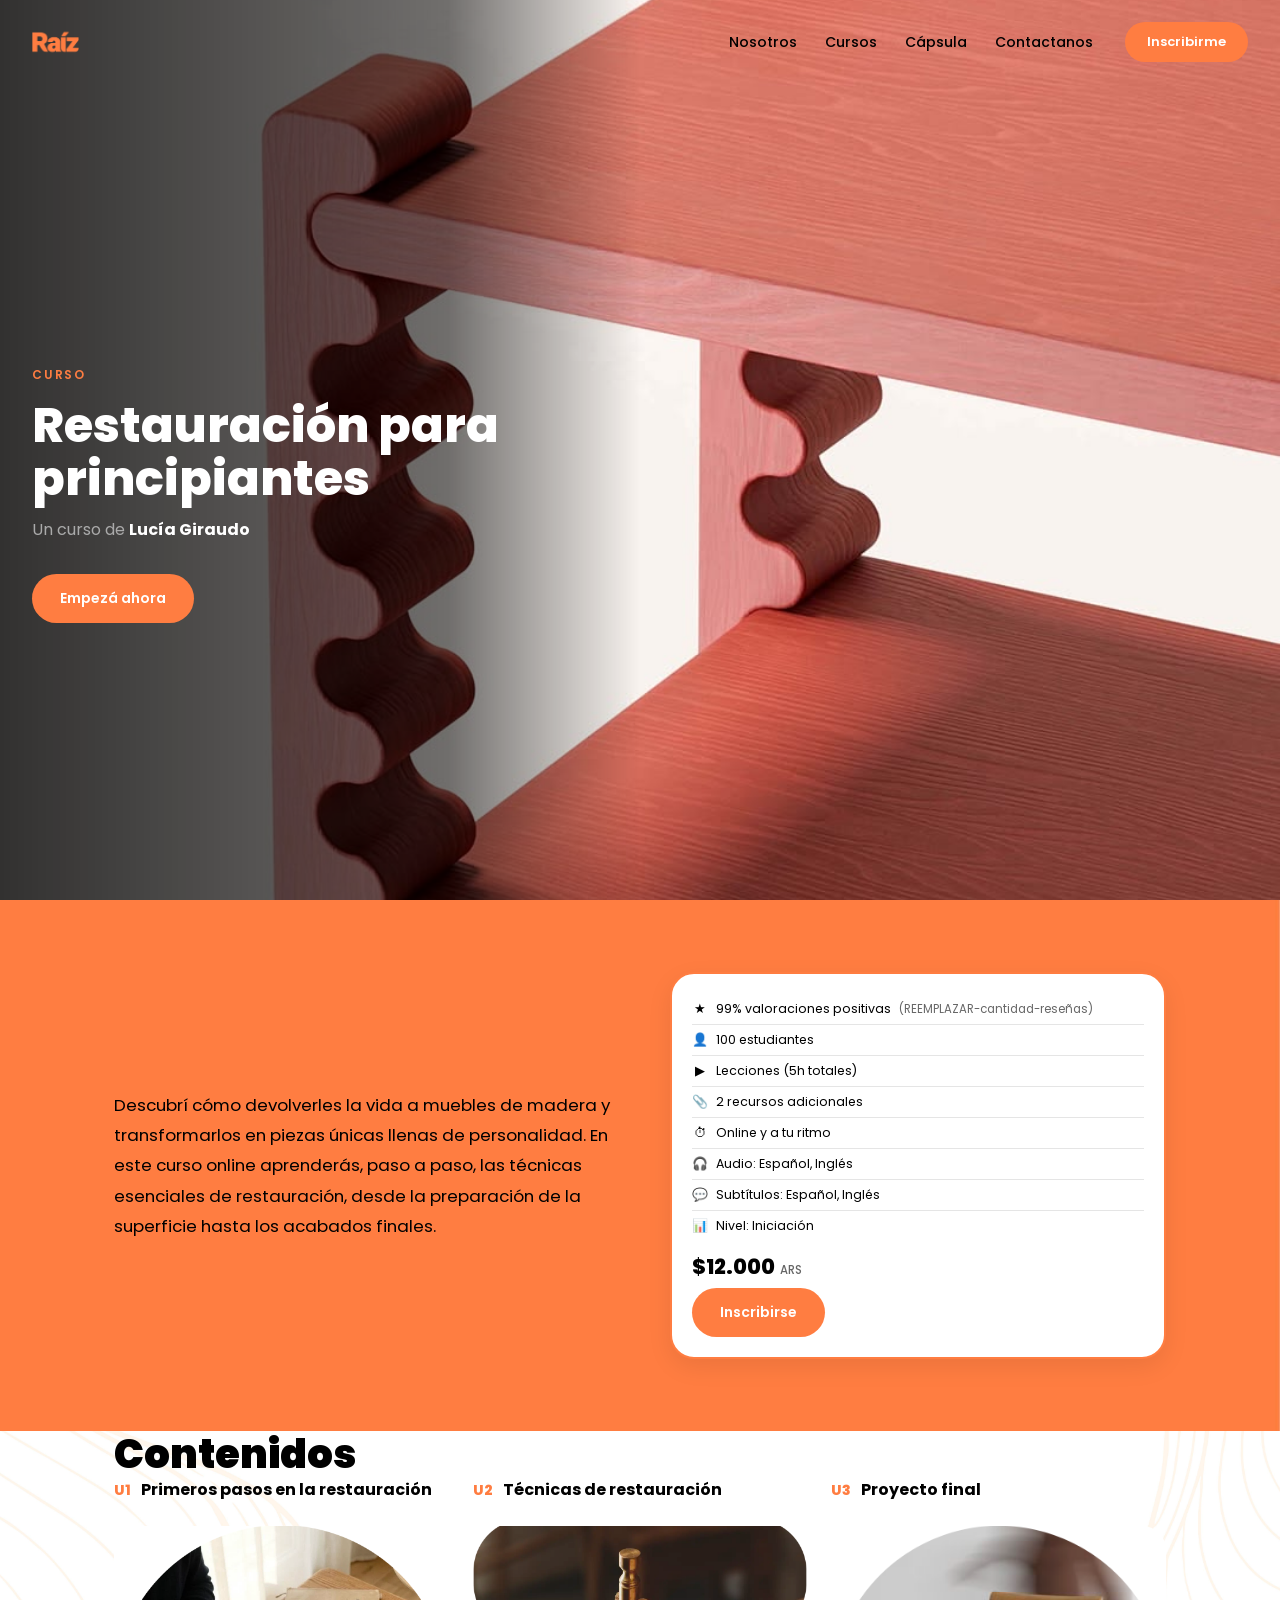
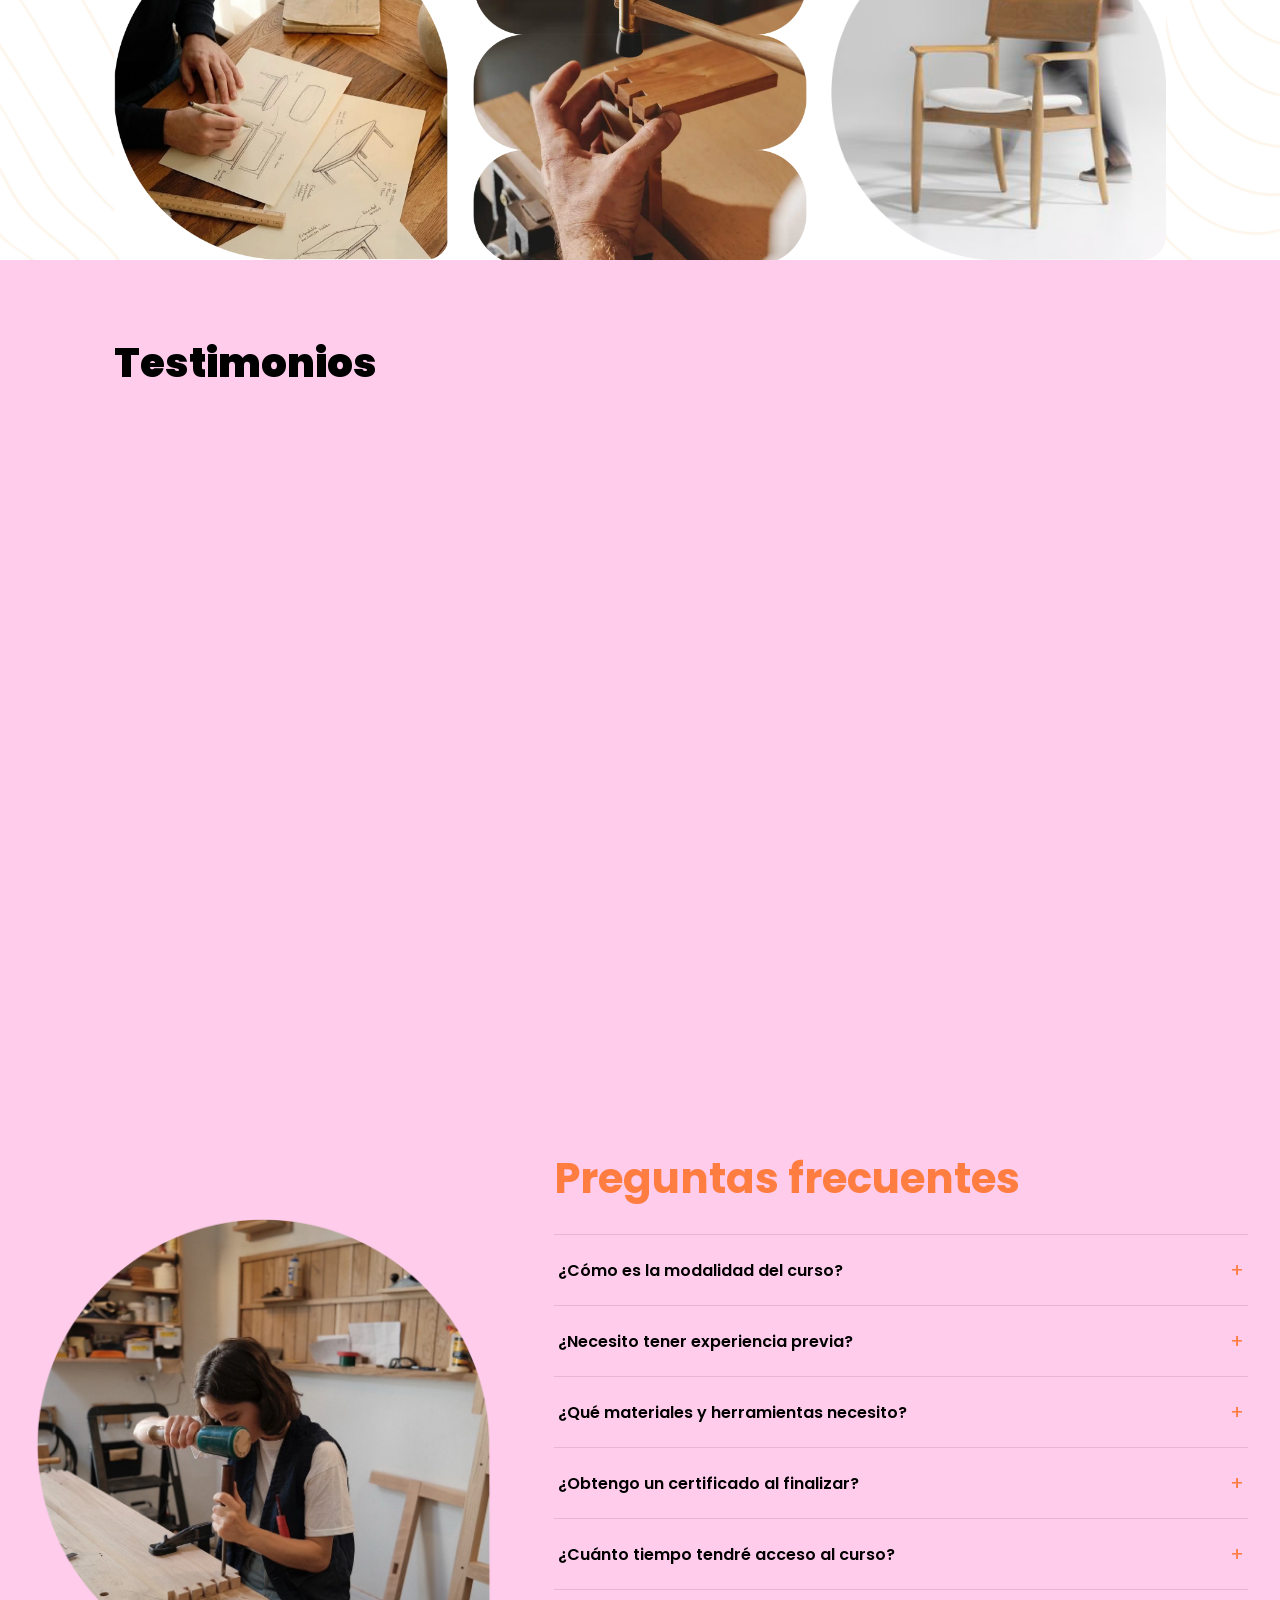
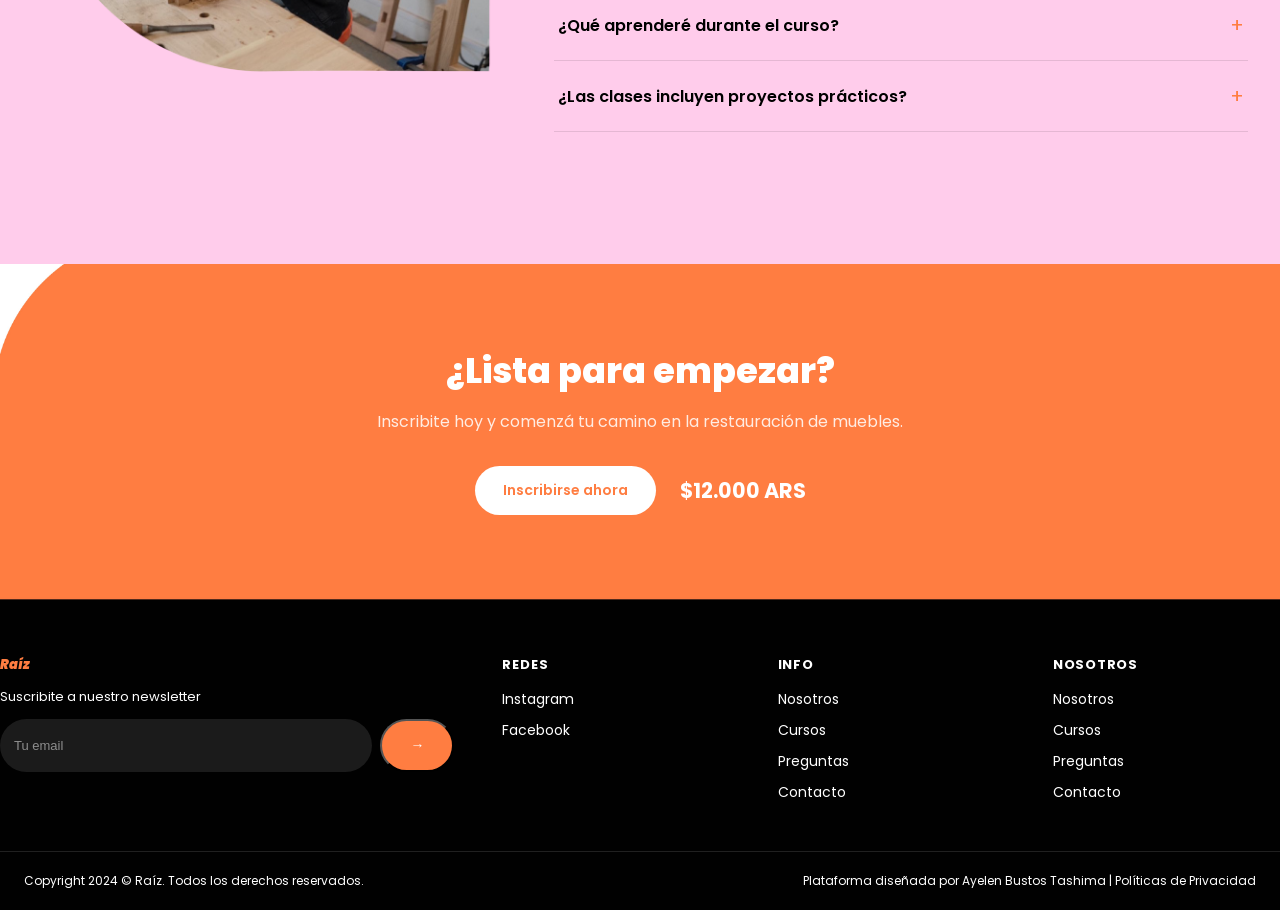
==== curso-principiantes.html @ 02c15fbb "Add files via upload" ====
<!DOCTYPE html>
<html lang="es">
<head>
  <meta charset="UTF-8" />
  <meta name="viewport" content="width=device-width, initial-scale=1.0" />
  <title>Restauración para principiantes – Raíz</title>
  <link rel="preconnect" href="https://fonts.googleapis.com" />
  <link rel="preconnect" href="https://fonts.gstatic.com" crossorigin />
  <link href="https://fonts.googleapis.com/css2?family=Poppins:wght@400;500;600;700;800&display=swap" rel="stylesheet">
  <link rel="stylesheet" href="styles-v2.css" />
  <link rel="stylesheet" href="curso-principiantes.css" />
</head>
<body>

 <!-- ============ HEADER ============ -->
<header class="header" id="header">
  <div class="header__inner">
    <a href="index.html" class="header__logo">
      <img src="assets/logo-23.png" alt="Raíz" class="header__logo-img">
    </a>

    <div class="header__right">
      <nav class="header__nav" id="headerNav">
        <a href="index.html#nosotros" class="header__link">Nosotros</a>
        <a href="index.html#cursos" class="header__link">Cursos</a>
        <a href="index.html#capsula" class="header__link">Cápsula</a>
        <a href="index.html#contacto" class="header__link">Contactanos</a>
      </nav>

      <a href="#inscribirse" class="btn btn--primary header__cta">Inscribirme</a>

      <button class="header__burger" id="headerBurger" aria-label="Abrir menú" aria-expanded="false">
        <span></span>
        <span></span>
        <span></span>
      </button>
    </div>
  </div>
</header>

<!-- Menú mobile (overlay) -->
<div class="mobile-menu" id="mobileMenu">
  <a href="index.html#nosotros" class="mobile-menu__link">Nosotros</a>
  <a href="index.html#cursos" class="mobile-menu__link">Cursos</a>
  <a href="index.html#capsula" class="mobile-menu__link">Cápsula</a>
  <a href="index.html#contacto" class="mobile-menu__link">Contactanos</a>
  <a href="#inscribirse" class="btn btn--primary mobile-menu__cta">Inscribirme</a>
</div>

<!-- ========== HERO ========== -->
  <section class="curso-hero" style="--bg-desktop: url('assets/hero5.jpg'); --bg-mobile: url('assets/hero5.jpg');">
    <div class="curso-hero__inner">
      <div class="curso-hero__text">
        <span class="curso-hero__eyebrow">Curso</span>
        <h1 class="curso-hero__titulo">Restauración para principiantes</h1>
        <p class="curso-hero__docente">Un curso de <strong>Lucía Giraudo</strong></p>
        <div class="curso-hero__cta" id="inscribirse">
         <a href="#" class="btn btn--primary">Empezá ahora</a>
          <div class="curso-hero__precio">
            <span class="precio-monto"></span>
            <span class="precio-moneda"></span>
          </div>
        </div>
      </div>
    </div>
  </section>

 <!-- ========== DESCRIPCIÓN ========== -->
<section class="curso-desc" style="--bg-desktop: url('assets/fondos/nuev-62.jpg'); --bg-mobile: url('assets/fondos/');">
  <div class="curso-desc__inner">
    <div class="curso-desc__texto">
      <p>Descubrí cómo devolverles la vida a muebles de madera y transformarlos en piezas únicas llenas de personalidad. En este curso online aprenderás, paso a paso, las técnicas esenciales de restauración, desde la preparación de la superficie hasta los acabados finales.</p>
      
    </div>

    <div class="curso-desc__card">
      <ul class="curso-card__list">
        <li class="curso-card__item">
          <span class="curso-card__icon">★</span>
          99% valoraciones positivas <span class="curso-card__muted">(REEMPLAZAR-cantidad-reseñas)</span>
        </li>
        <li class="curso-card__item">
          <span class="curso-card__icon">👤</span>
          100 estudiantes
        </li>
        <li class="curso-card__item">
          <span class="curso-card__icon">▶</span>
          Lecciones (5h totales)
        </li>
        <li class="curso-card__item">
          <span class="curso-card__icon">📎</span>
          2 recursos adicionales
        </li>
        <li class="curso-card__item">
          <span class="curso-card__icon">⏱</span>
          Online y a tu ritmo
        </li>
        <li class="curso-card__item">
          <span class="curso-card__icon">🎧</span>
          Audio: Español, Inglés
        </li>
        <li class="curso-card__item">
          <span class="curso-card__icon">💬</span>
          Subtítulos: Español, Inglés
        </li>
        <li class="curso-card__item">
          <span class="curso-card__icon">📊</span>
          Nivel: Iniciación
        </li>
      </ul>

      <div class="curso-card__price">
        <span class="curso-card__monto">$12.000</span>
        <span class="curso-card__moneda">ARS</span>
      </div>

      <a href="#inscribirse" class="btn btn--primary btn--block">Inscribirse</a>
    </div>
  </div>
</section>

 <!-- ========== CONTENIDOS ========== -->
<section class="curso-contenidos" style="--bg-desktop: url('assets/fondos/nuev-63.jpg'); --bg-mobile: url('assets/fondos/nuev-69.jpg');">
  <div class="curso-contenidos__inner">
    <h2 class="section-title">Contenidos</h2>
  
    <div class="contenidos-grid">

      <div class="raices__card">
        <div class="contenido-card__heading">
          <span class="flip-card__num">U1</span>
          <h3 class="raices__card-title">Primeros pasos en la restauración</h3>
        </div>
        <div class="flip-card" tabindex="0" role="button" aria-pressed="false">
          <div class="flip-card__inner">
            <div class="flip-card__front">
              <!-- REEMPLAZAR: foto de la unidad -->
              <img src="assets/nuev-35.png" alt="Primeros pasos en la restauración" class="flip-card__foto" />
            </div>
            <div class="flip-card__back">
              <ul class="video-list">
                <li><span class="video-icon">▶</span> Bienvenida al curso</li>
                <li><span class="video-icon">▶</span> Herramientas y materiales esenciales</li>
                <li><span class="video-icon">▶</span> Tipos de madera y diagnóstico del mueble</li>
                <li><span class="video-icon">▶</span> Preparación y lijado de superficies</li>
              </ul>
            </div>
          </div>
        </div>
      </div>

      <div class="raices__card">
        <div class="contenido-card__heading">
          <span class="flip-card__num">U2</span>
          <h3 class="raices__card-title">Técnicas de restauración</h3>
        </div>
        <div class="flip-card" tabindex="0" role="button" aria-pressed="false">
          <div class="flip-card__inner">
            <div class="flip-card__front">
              <!-- REEMPLAZAR: foto de la unidad -->
              <img src="assets/nuev-34.png" alt="Técnicas de restauración" class="flip-card__foto" />
            </div>
            <div class="flip-card__back">
              <ul class="video-list">
                <li><span class="video-icon">▶</span> Reparación de grietas y uniones</li>
                <li><span class="video-icon">▶</span> Masillado y recuperación de piezas</li>
                <li><span class="video-icon">▶</span> Técnicas de pintura y renovación</li>
                <li><span class="video-icon">▶</span> Acabados y protección de la madera</li>
              </ul>
            </div>
          </div>
        </div>
      </div>

      <div class="raices__card">
        <div class="contenido-card__heading">
          <span class="flip-card__num">U3</span>
          <h3 class="raices__card-title">Proyecto final</h3>
        </div>
        <div class="flip-card" tabindex="0" role="button" aria-pressed="false">
          <div class="flip-card__inner">
            <div class="flip-card__front">
              <!-- REEMPLAZAR: foto de la unidad -->
              <img src="assets/nuev-38.png" alt="Proyecto final" class="flip-card__foto" />
            </div>
            <div class="flip-card__back">
              <ul class="video-list">
                <li><span class="video-icon">▶</span> Restauración completa de un mueble</li>
                <li><span class="video-icon">▶</span> Detalles y terminaciones</li>
                <li><span class="video-icon">▶</span> Consejos para lograr un acabado profesional</li>
                <li><span class="video-icon">▶</span> Cierre del curso y próximos pasos</li>
              </ul>
            </div>
          </div>
        </div>
      </div>

    </div>
  </div>
</section>

<!-- ========== TESTIMONIOS ========== -->
<section class="curso-testimonios" style="--bg-desktop: url('assets/fondos/nuev-64.jpg'); --bg-mobile: url('assets/fondos/nuev-71.jpg');">
  <div class="curso-testimonios__inner">
    <h2 class="section-title">Testimonios</h2>
    <div class="testimonios-stagger">

      <div class="testimonio-card stagger-card">
        <!-- REEMPLAZAR: foto del proyecto del alumno -->
        <div class="testimonio-proyecto">
          <img src="assets/fondosdestop-43.jpg" alt="Proyecto de María G." class="testimonio-proyecto-img" />
        </div>
        <div class="testimonio-contenido">
          <!-- REEMPLAZAR: foto de perfil del alumno -->
          <img src="assets/fondosdestop-38.jpg" alt="María G." class="testimonio-foto" />
          <blockquote>
            "Llegué sin experiencia y terminé restaurando una cómoda antigua que tenía guardada mi familia desde hace años. Las clases son claras y el acompañamiento es excelente."
          </blockquote>
          <cite>María G.<br><span>Alumna de Restauración Básica</span></cite>
        </div>
      </div>

      <div class="testimonio-card stagger-card">
        <!-- REEMPLAZAR: foto del proyecto del alumno -->
        <div class="testimonio-proyecto">
          <img src="assets/fondosdestop-44.jpg" alt="Proyecto de Javier R." class="testimonio-proyecto-img" />
        </div>
        <div class="testimonio-contenido">
          <!-- REEMPLAZAR: foto de perfil del alumno -->
          <img src="assets/fondosdestop-36.jpg" alt="Javier R." class="testimonio-foto" />
          <blockquote>
            "Lo que más me gustó fue aprender técnicas profesionales que realmente se usan en el oficio. Hoy realizo trabajos por encargo gracias a lo aprendido en el curso."
          </blockquote>
          <cite>Javier R.<br><span>Alumno de Restauración Avanzada</span></cite>
        </div>
      </div>

      <div class="testimonio-card stagger-card">
        <!-- REEMPLAZAR: foto del proyecto del alumno -->
        <div class="testimonio-proyecto">
          <img src="assets/fondosdestop-42.jpg" alt="Proyecto de Lucía M." class="testimonio-proyecto-img" />
        </div>
        <div class="testimonio-contenido">
          <!-- REEMPLAZAR: foto de perfil del alumno -->
          <img src="assets/fondosdestop-37.jpg" alt="Lucía M." class="testimonio-foto" />
          <blockquote>
            "Las explicaciones paso a paso y las prácticas me dieron mucha confianza. Recomiendo el curso a cualquiera que quiera iniciarse en la restauración."
          </blockquote>
          <cite>Lucía M.<br><span>Alumna</span></cite>
        </div>
      </div>

    </div>
    
  </div>
</section>

  <!-- ========== FAQ ========== -->
  <section class="faq" id="faq" style="--bg-desktop: url('assets/fondos/nuev-65.jpg'); --bg-mobile: url('assets/fondos/nuev-70.jpg');">
    <div class="faq__inner">

      <div class="faq__image-wrap">
        <!-- REEMPLAZAR: imagen por defecto -->
        <img src="assets/nuev-32.png" alt="Preguntas frecuentes" class="faq__image" id="faqImage">
      </div>

      <div class="faq__content">
        <h2 class="faq__title">Preguntas frecuentes</h2>

        <div class="accordion" id="accordionFaq">

          <div class="accordion__item" data-image="assets/nuev-28.png">
            <button class="accordion__header" aria-expanded="false">
              <span>¿Cómo es la modalidad del curso?</span>
              <span class="accordion__icon">+</span>
            </button>
            <div class="accordion__panel">
              <div class="accordion__panel-inner">
                <p>El curso es 100% online y está compuesto por clases grabadas que podés ver a tu ritmo, desde cualquier dispositivo y en el momento que te resulte más cómodo.</p>
              </div>
            </div>
          </div>

          <div class="accordion__item" data-image="assets/nuev-30.png">
            <button class="accordion__header" aria-expanded="false">
              <span>¿Necesito tener experiencia previa?</span>
              <span class="accordion__icon">+</span>
            </button>
            <div class="accordion__panel">
              <div class="accordion__panel-inner">
                <p>No. El curso está diseñado tanto para principiantes como para personas con conocimientos previos que quieran perfeccionar sus técnicas de restauración.</p>
              </div>
            </div>
          </div>

          <div class="accordion__item" data-image="assets/nuev-29.png">
            <button class="accordion__header" aria-expanded="false">
              <span>¿Qué materiales y herramientas necesito?</span>
              <span class="accordion__icon">+</span>
            </button>
            <div class="accordion__panel">
              <div class="accordion__panel-inner">
                <p>Al comenzar el curso recibirás una lista detallada de materiales y herramientas recomendadas. Muchas de las prácticas pueden realizarse con elementos básicos y de fácil acceso.</p>
              </div>
            </div>
          </div>

          <div class="accordion__item" data-image="assets/nuev-27.png">
            <button class="accordion__header" aria-expanded="false">
              <span>¿Obtengo un certificado al finalizar?</span>
              <span class="accordion__icon">+</span>
            </button>
            <div class="accordion__panel">
              <div class="accordion__panel-inner">
                <p>Sí. Al completar todas las lecciones y actividades del curso recibirás un certificado digital que acredita tu participación y los conocimientos adquiridos.</p>
              </div>
            </div>
          </div>

          <div class="accordion__item" data-image="assets/nuev-32.png">
            <button class="accordion__header" aria-expanded="false">
              <span>¿Cuánto tiempo tendré acceso al curso?</span>
              <span class="accordion__icon">+</span>
            </button>
            <div class="accordion__panel">
              <div class="accordion__panel-inner">
                <p>Una vez inscripto, tendrás acceso al contenido para que puedas avanzar a tu propio ritmo y volver a consultar las clases cuando lo necesites.</p>
              </div>
            </div>
          </div>

          <div class="accordion__item" data-image="assets/nuev-31.png">
            <button class="accordion__header" aria-expanded="false">
              <span>¿Qué aprenderé durante el curso?</span>
              <span class="accordion__icon">+</span>
            </button>
            <div class="accordion__panel">
              <div class="accordion__panel-inner">
                <p>Aprenderás a evaluar el estado de un mueble, reparar daños, preparar superficies, aplicar técnicas de restauración, pintura y acabados para devolverle vida a piezas de madera.</p>
              </div>
            </div>
          </div>

          

          <div class="accordion__item" data-image="assets/nuev-28.png">
            <button class="accordion__header" aria-expanded="false">
              <span>¿Las clases incluyen proyectos prácticos?</span>
              <span class="accordion__icon">+</span>
            </button>
            <div class="accordion__panel">
              <div class="accordion__panel-inner">
                <p>Sí. A lo largo del curso trabajarás sobre ejemplos y proyectos reales para poner en práctica cada técnica y ganar confianza en el proceso de restauración.</p>
              </div>
            </div>
          </div>

        </div>
      </div>

    </div>
  </section>

  <!-- ========== CTA FINAL ========== -->
<!-- REEMPLAZAR: imagen de fondo de la sección -->
<section class="curso-cta-final" style="--bg-desktop: url('assets/fondos/nuev-67.jpg'); --bg-mobile: url('assets/fondos/nuev-72.jpg');">
  <div class="curso-cta-final__inner">
    <h2>¿Lista para empezar?</h2>
    <p>Inscribite hoy y comenzá tu camino en la restauración de muebles.</p>
    <div class="curso-cta-final__acciones">
      <a href="#" class="btn btn--primary">Inscribirse ahora</a>
      <span class="precio-monto-final">$12.000 ARS</span>
    </div>
  </div>
</section>

  <!-- FOOTER -->
  <footer class="curso-footer" style="--bg-desktop: url('assets/fondos/nuev-68.jpg'); --bg-mobile: url('assets/fondos/nuev-73.jpg');">
    <div class="container curso-footer__grid">
      <div class="curso-footer__brand">
        <p class="curso-footer__logo">Raíz</p>
        <p>Suscribite a nuestro newsletter</p>
        <div class="curso-footer__newsletter">
          <input type="email" placeholder="Tu email" />
          <button class="btn btn--primary btn--sm">→</button>
        </div>
        
      </div>
      <div class="curso-footer__col">
        <h5>Redes</h5>
        <a href="#">Instagram</a>
        <a href="#">Facebook</a>
      </div>
      <div class="curso-footer__col">
        <h5>Info</h5>
        <a href="#">Nosotros</a>
        <a href="#">Cursos</a>
        <a href="#">Preguntas</a>
        <a href="#">Contacto</a>
      </div>
      <div class="curso-footer__col">
        <h5>Nosotros</h5>
        <a href="#">Nosotros</a>
        <a href="#">Cursos</a>
        <a href="#">Preguntas</a>
        <a href="#">Contacto</a>
      </div>
    </div>
    <div class="curso-footer__bottom container">
      <p>Copyright 2024 © Raíz. Todos los derechos reservados.</p>
      <p>Plataforma diseñada por Ayelen Bustos Tashima | Políticas de Privacidad</p>
    </div>
  </footer>


  <script src="script.js"></script>
  <script src="curso-principiantes.js"></script>

</body>
</html>
---- styles-v2.css ----
/* ==========================================================================
   RAÍZ V2 — VARIABLES GLOBALES
   ========================================================================== */
:root {
  --amarillo: #ffea71;
  --rosa: #ffccea;
  --naranja: #ff7d41;
  --negro: #000000;
  --blanco: #ffffff;

  --font-principal: 'Poppins', sans-serif;

  --radius: 24px;
  --radius-sm: 14px;

  --header-height: 84px;
}

* {
  margin: 0;
  padding: 0;
  box-sizing: border-box;
}

html {
  scroll-behavior: smooth;
}

body {
  font-family: var(--font-principal);
  color: var(--negro);
  background: var(--blanco);
  overflow-x: hidden;
}

a {
  text-decoration: none;
  color: inherit;
}

img {
  max-width: 100%;
  display: block;
}

/* ==========================================================================
   BOTONES
   ========================================================================== */
.btn {
  display: inline-block;
  font-family: var(--font-principal);
  font-weight: 600;
  font-size: 14px;
  padding: 14px 28px;
  border-radius: 50px;
  transition: transform 0.25s ease, box-shadow 0.25s ease;
}

.btn--primary {
  background: var(--naranja);
  color: var(--blanco);
}

.btn--primary:hover {
  transform: translateY(-3px);
  box-shadow: 0 10px 20px rgba(255, 125, 65, 0.35);
}

.btn--dark {
  background: var(--negro);
  color: var(--blanco);
}

.btn--dark:hover {
  transform: translateY(-3px);
  box-shadow: 0 10px 20px rgba(0, 0, 0, 0.3);
}

/* ==========================================================================
   HEADER
   ========================================================================== */
.header {
  position: fixed;
  top: 0;
  left: 0;
  width: 100%;
  height: var(--header-height);
  z-index: 1000;
  background: transparent;
  transition: background 0.3s ease, box-shadow 0.3s ease;
}

/* Estado al hacer scroll: agregado por JS con la clase .header--scrolled */
.header--scrolled {
  background: var(--blanco);
  box-shadow: 0 4px 20px rgba(0, 0, 0, 0.08);
}

.header__inner {
  max-width: 1280px;
  height: 100%;
  margin: 0 auto;
  padding: 0 32px;
  display: flex;
  align-items: center;
  justify-content: space-between;
  gap: 24px;
}

.header__logo {
  display: flex;
  align-items: center;
}

.header__logo-img {
  height: 40px;
  width: auto;
}

/* Agrupa nav + botón + hamburguesa del lado derecho del header */
.header__right {
  display: flex;
  align-items: center;
  gap: 32px;
}

.header__nav {
  display: flex;
  gap: 28px;
}

.header__link {
  font-size: 14px;
  font-weight: 500;
  color: var(--negro);
  position: relative;
}

.header__link::after {
  content: '';
  position: absolute;
  left: 0;
  bottom: -6px;
  width: 0%;
  height: 2px;
  background: var(--naranja);
  transition: width 0.25s ease;
}

.header__link:hover::after {
  width: 100%;
}

.header__cta {
  padding: 10px 22px;
  font-size: 13px;
}

.header__burger {
  display: none;
  flex-direction: column;
  justify-content: center;
  gap: 5px;
  width: 32px;
  height: 32px;
  background: none;
  border: none;
  cursor: pointer;
  z-index: 1100;
}

.header__burger span {
  width: 100%;
  height: 2px;
  background: var(--negro);
  transition: transform 0.25s ease, opacity 0.25s ease;
}

/* Cuando el menú mobile está abierto, transformamos el ícono en una X */
.header__burger--active span:nth-child(1) {
  transform: translateY(7px) rotate(45deg);
}
.header__burger--active span:nth-child(2) {
  opacity: 0;
}
.header__burger--active span:nth-child(3) {
  transform: translateY(-7px) rotate(-45deg);
}

/* ==========================================================================
   MENÚ MOBILE (overlay)
   ========================================================================== */
.mobile-menu {
  position: fixed;
  top: 0;
  right: 0;
  height: 100vh;
  width: 100%;
  max-width: 340px;
  background: var(--blanco);
  z-index: 1050;
  display: flex;
  flex-direction: column;
  justify-content: center;
  gap: 28px;
  padding: 32px;
  transform: translateX(100%);
  transition: transform 0.35s ease;
}

.mobile-menu--active {
  transform: translateX(0);
}

.mobile-menu__link {
  font-size: 20px;
  font-weight: 600;
  color: var(--negro);
}

.mobile-menu__cta {
  align-self: flex-start;
  margin-top: 12px;
}

/* ==========================================================================
   HERO
   ========================================================================== */
.hero {
  position: relative;
  min-height: 100vh;
  width: 100%;
  background-image: var(--bg-desktop);
  background-size: cover;
  background-position: center;
  background-repeat: no-repeat;
  display: flex;
  align-items: center;
}

@media (max-width: 768px) {
  .hero {
    background-image: var(--bg-mobile);
    min-height: 90vh;
  }
}

.hero__content {
  max-width: 1280px;
  width: 100%;
  margin: 0 auto;
  padding: 0 32px;
  padding-top: var(--header-height);
  display: flex;
  flex-direction: column;
  gap: 20px;
  transform: translateY(-100px); /* Ajusta este valor */
}

.hero__title {
  font-size: clamp(38px, 6vw, 72px);
  font-weight: 700;
  line-height: 1.1;
 
}

.hero__word--accent {
  color: var(--naranja);
}

.hero__word--base {
  /* Sin overlay: usamos text-shadow para asegurar contraste sobre la foto.
     Si la imagen final es clara, cambiar --hero-text a var(--negro). */
  color: var(--hero-text, var(--blanco));
}

.hero__title--right {
  align-self: flex-end;
  text-align: right;
}

.hero__cta {
  align-self: flex-start;
  margin-top: 12px;
}

@media (max-width:768px){

  .hero__cta{
      margin-top: 140px;
  }

}

/* Estados iniciales para la animación de entrada (controlada por JS) */
[data-anim] {
  opacity: 0;
}

[data-anim="left"] {
  transform: translateX(-60px);
}

[data-anim="right"] {
  transform: translateX(60px);
}

[data-anim="fade"] {
  transform: translateY(20px);
}

[data-anim].is-visible {
  opacity: 1;
  transform: translate(0, 0);
  transition: opacity 0.8s ease, transform 0.8s ease;
}

/* ==========================================================================
   ANIMACIÓN AL SCROLL (secciones genéricas)
   ========================================================================== */
[data-scroll-anim] {
  opacity: 0;
  transform: translateY(40px);
  transition: opacity 0.8s ease, transform 0.8s ease;
}

[data-scroll-anim].is-visible {
  opacity: 1;
  transform: translateY(0);
}

/* ==========================================================================
   NOSOTROS
   ========================================================================== */
.nosotros {
  padding: 100px 32px;

  background-image: var(--bg-desktop);
  background-size: cover;
  background-position: center;
  background-repeat: no-repeat;
}

@media (max-width: 768px) {

  .nosotros {
    background-image: var(--bg-mobile);
  }

}

.nosotros__inner {
  
  display: grid;
  grid-template-columns: 1.1fr 0.9fr;
  gap: 60px;
  align-items: start;
}

.nosotros__inner {
  display: grid;
  grid-template-columns: 1.1fr 0.9fr;
  gap: 60px;
  align-items: start;
}

.nosotros__label {
  display: block;
  font-size: 13px;
  font-weight: 600;
  letter-spacing: 0.5px;
  text-transform: uppercase;
  color: rgba(0, 0, 0, 0.5);
  margin-bottom: 10px;
}

.nosotros__title {
  font-size: clamp(28px, 4vw, 42px);
  font-weight: 700;
  color: var(--naranja);
  margin-bottom: 16px;
}

.nosotros__desc {
  font-size: 15px;
  line-height: 1.6;
  color: #4a4a4a;
  margin-bottom: 32px;
  max-width: 480px;
}

/* --- Acordeón --- */
.accordion__item {
  border-bottom: 1px solid rgba(0, 0, 0, 0.1);
}

.accordion__item:first-child {
  border-top: 1px solid rgba(0, 0, 0, 0.1);
}

.accordion__header {
  width: 100%;
  background: none;
  border: none;
  cursor: pointer;
  font-family: var(--font-principal);
  font-size: 16px;
  font-weight: 600;
  color: var(--negro);
  padding: 20px 4px;
  display: flex;
  align-items: center;
  justify-content: space-between;
}

.accordion__icon {
  font-size: 20px;
  font-weight: 400;
  color: var(--naranja);
  transition: transform 0.3s ease;
}

.accordion__item--active .accordion__icon {
  transform: rotate(45deg);
}

.accordion__panel {
  max-height: 0;
  overflow: hidden;
  transition: max-height 0.35s ease;
}

.accordion__panel-inner {
  padding: 0 4px 20px;
  font-size: 14px;
  line-height: 1.6;
  color: #4a4a4a;
}

/* --- Imagen dinámica --- */
.nosotros__image-wrap {
  border-radius: var(--radius);
  overflow: hidden;
  aspect-ratio: 4 / 5;
}

.nosotros__image {
  width: 100%;
  height: 100%;
  object-fit: cover;
  transition: opacity 0.35s ease;
}

.nosotros__image--fading {
  opacity: 0;
}

/* ==========================================================================
   FRANJA DE NÚMEROS
   ========================================================================== */
.stats {
  position: relative;
  background-image:
    linear-gradient(0deg, rgba(255, 125, 65, 0.82), rgba(255, 125, 65, 0.82)),
    var(--bg-desktop);
  background-size: cover;
  background-position: center;
  background-repeat: no-repeat;
  padding: 60px 32px;
}

@media (max-width: 768px) {
  .stats {
    background-image:
      linear-gradient(0deg, rgba(255, 125, 65, 0.82), rgba(255, 125, 65, 0.82)),
      var(--bg-mobile);
  }
}

.stats__inner {
  max-width: 1280px;
  margin: 0 auto;
  display: grid;
  grid-template-columns: repeat(3, 1fr);
  text-align: center;
}

.stats__number {
  display: block;
  font-size: clamp(32px, 5vw, 48px);
  font-weight: 700;
  color: var(--blanco);
}

.stats__label {
  font-size: 14px;
  font-weight: 500;
  color: rgba(0, 0, 0, 0.6);
}

/* ==========================================================================
   VOLVER A LAS RAÍCES (cards con flip, formas orgánicas)
   ========================================================================== */
.raices {
  position: relative;
  z-index: 2;
  background: var(--blanco);
  padding: 100px 32px;
  background-image: var(--bg-desktop);
  background-size: cover;
  background-position: center;
  background-repeat: no-repeat;
}

.raices__inner {
  max-width: 1280px;
  margin: 0 auto;
}

@media (max-width: 768px) {
  .raices {
    background-image: var(--bg-mobile);
  }
}

.raices__card-title {
  font-size: 16px;
  font-weight: 700;
  color: var(--negro);
  text-align: left;
  margin-bottom: 12px;
}

.raices__title {
  font-size: clamp(28px, 4vw, 42px);
  font-weight: 700;
  color: var(--naranja);
  margin-bottom: 12px;
}

.raices__desc {
  font-size: 15px;
  color: #4a4a4a;
  margin-bottom: 8px;
}

.raices__more {
  display: inline-block;
  font-size: 14px;
  font-weight: 600;
  color: var(--naranja);
  margin-bottom: 48px;
}

.flip-grid {
  display: grid;
  grid-template-columns: repeat(3, 1fr);
  gap: 32px;
  align-items: center;
}

/* --- Estructura base de cada card con flip (ahora cuadrada) --- */
.flip-card {
  aspect-ratio: 1 / 1;
  cursor: pointer;
  perspective: 1200px;
  transition: transform 0.35s ease;
}

.flip-card:hover {
  transform: translateY(-10px);
}

.flip-card__inner {
  position: relative;
  width: 100%;
  height: 100%;
  transition: transform 0.6s ease;
  transform-style: preserve-3d;
}

.flip-card--flipped .flip-card__inner {
  transform: rotateY(180deg);
}

.flip-card__face {
  position: absolute;
  inset: 0;
  backface-visibility: hidden;
  overflow: hidden;
  border-radius: 0;
}



.flip-card__face--front {
  background: var(--blanco);
  display: flex;
  align-items: flex-end;
}

.flip-card__face--back {
  transform: rotateY(180deg);
  display: flex;
  align-items: center;
  justify-content: center;
  padding: 24px;
  text-align: center;
}

.flip-card__img {
  position: absolute;
  inset: 0;
  width: 100%;
  height: 100%;
  object-fit: cover;
  z-index: 0;
}



/* Texto del reverso: sin degradado ni sombra, directo sobre la foto */
.flip-card__back-text {
  position: relative;
  z-index: 1;
  color: var(--negro);
  font-size: 14px;
  line-height: 1.6;
}
/* ==========================================================================
   NO APRENDÉS SOLO, APRENDÉS ACOMPAÑADO
   ========================================================================== */
.acompanado {
  padding: 60px 32px 100px;
  background-image: var(--bg-desktop);
  background-size: cover;
  background-position: center;
  background-repeat: no-repeat;
  /* sin max-width acá */
}

.acompanado__inner {
  max-width: 1280px;
  margin: 0 auto;
}

@media (max-width: 768px) {
  .acompanado {
    background-image: var(--bg-mobile);
  }
}

.acompanado__title {
  font-size: clamp(28px, 4vw, 42px);
  font-weight: 700;
  color: var(--naranja);
  margin-bottom: 16px;
}

.acompanado__desc {
  font-size: 15px;
  color: #4a4a4a;
  max-width: 560px;
  margin-bottom: 40px;
}

.acompanado__video-wrap {
  width: 100%;
  max-width: 600px;
  margin: 0 auto;
  background: var(--negro);
  border-radius: var(--radius);
  overflow: hidden;
}

.acompanado__video {
  display: block;
  width: 100%;
  aspect-ratio: 16 / 9;
  /* object-fit: contain para que el video horizontal se vea completo, sin recortes */
  object-fit: contain;
  background: var(--negro);
}

/* ==========================================================================
   ANTES Y DESPUÉS
   ========================================================================== */
.ba {
  background-image: var(--bg-desktop);
  background-size: cover;
  background-position: center;
  background-repeat: no-repeat;
  padding: 100px 32px;
}
 
@media (max-width: 768px) {
  .ba {
    background-image: var(--bg-mobile);
  }
}
 
.ba__inner {
  max-width: 1280px;
  margin: 0 auto;
  display: grid;
  grid-template-columns: 0.9fr 1.1fr;
  gap: 60px;
  align-items: center;
}
 
.ba__title {
  font-size: clamp(28px, 4vw, 42px);
  font-weight: 700;
  color: var(--naranja);
  text-shadow: 0 2px 12px rgba(255, 255, 255, 0.4);
  margin-bottom: 16px;
}
 
.ba__desc {
  font-size: 15px;
  line-height: 1.6;
  color: #333;
  margin-bottom: 28px;
  max-width: 420px;
}
 
/* --- Slider de comparación --- */
.ba-slider {
  position: relative;
  width: 100%;
  aspect-ratio: 4 / 3;
  border-radius: var(--radius);
  overflow: hidden;
  user-select: none;
  cursor: ew-resize;
}
 
.ba-slider__img {
  position: absolute;
  inset: 0;
  width: 100%;
  height: 100%;
  object-fit: cover;
  pointer-events: none;
}
 
/* La imagen "antes" se recorta con clip-path (sin wrapper, sin deformación) */
.ba-slider__img--before {
  clip-path: inset(0 40% 0 0); /* posición inicial: barra al 60% */
}
 
.ba-slider__handle {
  position: absolute;
  top: 0;
  bottom: 0;
  left: 60%; /* debe coincidir con el clip-path inicial de arriba */
  width: 3px;
  background: var(--blanco);
  transform: translateX(-50%);
  display: flex;
  align-items: center;
  justify-content: center;
  cursor: ew-resize;
}
 
.ba-slider__handle-icon {
  width: 36px;
  height: 36px;
  border-radius: 50%;
  background: var(--blanco);
  box-shadow: 0 6px 16px rgba(0, 0, 0, 0.25);
  display: flex;
  align-items: center;
  justify-content: center;
  font-size: 14px;
  color: var(--negro);
}

/* ==========================================================================
   CURSOS
   ========================================================================== */
.cursos {
  padding: 100px 32px;

  background-image: var(--bg-desktop);
  background-position: top center;
  background-size: cover;
  background-repeat: no-repeat;
}

@media (max-width: 768px) {

  .cursos {
    background-image: var(--bg-mobile);
  }

}

.cursos__inner {
  max-width: 1280px;
  margin: 0 auto;
  text-align: left;
}

.cursos__label {
  display: block;
  font-size: 13px;
  font-weight: 600;
  letter-spacing: 0.5px;
  text-transform: uppercase;
  color: var(--blanco);
  margin-bottom: 10px;
}

.cursos__title {
  font-size: clamp(28px, 4vw, 44px);
  font-weight: 900;
  color: var(--blanco);
  margin-bottom: 12px;
}

.cursos__subtitle {
  color: #555;
  max-width: 680px;
  margin: 0 0 8px;
}

.cursos__more {
  display: inline-block;
  color: var(--naranja);
  font-weight: 600;
  margin-bottom: 40px;
}

.cursos__grid {
  display: grid;
  grid-template-columns: repeat(3, 1fr);
  gap: 28px;
  text-align: left;
}

/* --- Card base --- */
.curso-card {
  background-color: var(--blanco);
  border: 1px solid rgba(0, 0, 0, 0.1);
  border-radius: var(--radius);
  overflow: hidden;
  display: flex;
  flex-direction: column;
  transition: transform 0.35s ease, box-shadow 0.35s ease;

  /* Estado inicial para el stagger (lo controla el JS que ya existe) */
  opacity: 0;
  transform: translateY(30px);
}

.curso-card.is-visible {
  opacity: 1;
  transform: translateY(0);
  transition: opacity 0.6s ease, transform 0.6s ease;
}

/* Se mantiene la elevación al pasar el mouse */
.curso-card:hover {
  transform: translateY(-8px);
  box-shadow: 0 24px 40px rgba(0, 0, 0, 0.18);
}

/* --- Imagen + overlay con título y chips --- */
.curso-card__img {
  position: relative;
  height: 220px;
  overflow: hidden;
  flex-shrink: 0;
}

.curso-card__img img {
  width: 100%;
  height: 100%;
  object-fit: cover;
  object-position: center;
  display: block;
  transition: transform 0.35s ease;
}

.curso-card:hover .curso-card__img img {
  transform: scale(1.05);
}

.curso-card__img-overlay {
  position: absolute;
  inset: 0;
  background: linear-gradient(to bottom, rgba(0, 0, 0, 0) 30%, rgba(0, 0, 0, 0.72) 100%);
  display: flex;
  flex-direction: column;
  justify-content: flex-end;
  padding: 16px;
}

.curso-card__img-title {
  color: var(--blanco);
  font-size: 18px;
  font-weight: 800;
  line-height: 1.25;
  margin: 0 0 8px 0;
  letter-spacing: -0.3px;
}

.curso-card__chips {
  display: flex;
  gap: 8px;
  flex-wrap: wrap;
}

.curso-card__chip {
  background: rgba(255, 255, 255, 0.18);
  color: rgba(255, 255, 255, 0.9);
  font-size: 12px;
  font-weight: 500;
  padding: 3px 10px;
  border-radius: 20px;
}

/* --- Cuerpo --- */
.curso-card__body {
  padding: 18px 20px 20px;
  display: flex;
  flex-direction: column;
  flex: 1;
}

.curso-card__desc {
  font-size: 14px;
  color: #555;
  line-height: 1.6;
  display: -webkit-box;
  -webkit-line-clamp: 2;
  -webkit-box-orient: vertical;
  overflow: hidden;
  margin: 0 0 10px;
}

.curso-card__link {
  display: inline-block;
  font-size: 13px;
  font-weight: 700;
  color: var(--naranja);
  margin-bottom: 16px;
}

.curso-card__footer {
  display: flex;
  align-items: center;
  justify-content: space-between;
  margin-top: auto;
  gap: 12px;
  padding-top: 14px;
  border-top: 1px solid rgba(0, 0, 0, 0.08);
}

.curso-card__price {
  font-size: 22px;
  font-weight: 800;
  color: var(--negro);
  line-height: 1;
}

.curso-card__currency {
  font-size: 13px;
  font-weight: 400;
  color: #555;
}

.curso-card__cta {
  padding: 8px 18px;
  font-size: 12px;
}

/* ==========================================================================
   PREGUNTAS FRECUENTES
   ========================================================================== */
.faq {
  padding: 100px 32px;
  background-image: var(--bg-desktop);
  background-size: cover;
  background-position: center;
  background-repeat: no-repeat;
  /* sin max-width acá */
}

.faq__inner {
  max-width: 1280px;
  margin: 0 auto;
  display: grid;
  grid-template-columns: 0.8fr 1.2fr;
  gap: 60px;
  align-items: start;
}

@media (max-width: 768px) {
  .faq {
    background-image: var(--bg-mobile);
  }
}



.faq__image-wrap {
  position: sticky;
  top: calc(var(--header-height) + 24px);
  border-radius: var(--radius);
  overflow: hidden;
  aspect-ratio: 3 / 4;
}

@media (max-width: 860px) {
  .faq__image-wrap {
    position: static;
    aspect-ratio: 1 / 1;
  }
}

.faq__image {
  width: 100%;
  height: 100%;
  object-fit: cover;
  transition: opacity 0.35s ease;
}

.faq__image--fading {
  opacity: 0;
}

.faq__title {
  font-size: clamp(28px, 4vw, 42px);
  font-weight: 700;
  color: var(--naranja);
  margin-bottom: 24px;
}

/* ==========================================================================
   TESTIMONIOS
   ========================================================================== */
.testimonios {
  padding: 100px 32px;
  background-size: cover;
  background-position: center;
  background-repeat: no-repeat;
}

.testimonios__inner {
  max-width: 1280px;
  margin: 0 auto;
}

.testimonios__label {
  display: block;
  font-size: 13px;
  font-weight: 600;
  letter-spacing: 0.5px;
  text-transform: uppercase;
  color: var(--naranja);
  margin-bottom: 10px;
}

.testimonios__title {
  font-size: clamp(26px, 3.5vw, 40px);
  font-weight: 900;
  line-height: 1.2;
  color: var(--naranja);
  text-shadow: 0 2px 12px rgba(255, 255, 255, 0.4);
  margin-bottom: 8px;
}

.testimonios__subtitle {
  color: #555;
  margin-bottom: 40px;
}

/* Wrapper con flechas a los costados */
.testimonios__slider-wrapper {
  display: flex;
  align-items: center;
  gap: 16px;
  margin-bottom: 28px;
}

.testimonios__track-container {
  flex: 1;
  overflow: hidden;
}

.testimonios__track {
  display: flex;
  gap: 24px;
  transition: transform 0.4s ease;
  will-change: transform;
  cursor: grab;
}

.testimonios__track.dragging {
  cursor: grabbing;
  transition: none;
}

/* Cada card ocupa 1/3 del contenedor menos los gaps (desktop) */
.testimonio-card {
  flex: 0 0 calc((100% - 48px) / 3);
  border: 1.5px solid rgba(0, 0, 0, 0.12);
  border-radius: 12px;
  padding: 28px 24px;
  font-size: 14px;
  color: var(--negro);
  background: var(--blanco);
  box-sizing: border-box;
  transition: transform 0.3s ease, box-shadow 0.3s ease;
}

.testimonio-card:hover {
  transform: translateY(-6px);
  box-shadow: 0 20px 30px rgba(0, 0, 0, 0.1);
}

.testimonio-card p {
  margin-bottom: 24px;
  line-height: 1.6;
  color: var(--negro);
}

.testimonio-card__author {
  display: flex;
  flex-direction: column;
  gap: 2px;
}

.testimonio-card__author strong {
  font-size: 15px;
  font-weight: 700;
  color: var(--naranja);
}

.testimonio-card__author small {
  font-size: 13px;
  color: #666;
}

/* Flechas */
.testimonios__arrow {
  flex-shrink: 0;
  width: 44px;
  height: 44px;
  border-radius: 50%;
  border: 2px solid rgba(0, 0, 0, 0.15);
  background: var(--blanco);
  font-size: 22px;
  line-height: 1;
  cursor: pointer;
  display: flex;
  align-items: center;
  justify-content: center;
  color: var(--negro);
  transition: background 0.25s ease, border-color 0.25s ease;
}

.testimonios__arrow:hover {
  background: var(--naranja);
  border-color: var(--naranja);
  color: var(--blanco);
}

/* Dots */
.testimonios__dots {
  display: flex;
  gap: 8px;
  align-items: center;
  justify-content: center;
}

.testimonios__dot {
  width: 10px;
  height: 10px;
  border-radius: 50%;
  border: none;
  background: #d0d0d0;
  transition: background 0.25s ease, width 0.25s ease, height 0.25s ease;
  cursor: pointer;
}

.testimonios__dot--active {
  background: var(--naranja);
  width: 14px;
  height: 14px;
}

/* Mobile: 1 card visible */
@media (max-width: 700px) {
  .testimonio-card {
    flex: 0 0 100%;
  }

  .testimonios__slider-wrapper {
    gap: 10px;
  }

  .testimonios__arrow {
    width: 36px;
    height: 36px;
    font-size: 18px;
  }
}

/* ==========================================================================
   CÁPSULA
   ========================================================================== */
.capsula {
  overflow: hidden;
}

.capsula__split {
  display: grid;
  grid-template-columns: 1fr 1fr;
  min-height: 500px;
}

/* Mitad izquierda: fondo liso + texto centrado */
.capsula__text-panel {
  background-color: var(--negro);
  display: flex;
  align-items: center;
  padding: 60px;
}

.capsula__text {
  max-width: 440px;
}

.capsula__label {
  display: block;
  font-size: 13px;
  font-weight: 600;
  color: var(--blanco);
  margin-bottom: 16px;
}

.capsula__title {
  font-size: clamp(24px, 3vw, 36px);
  font-weight: 900;
  color: var(--naranja);
  margin-bottom: 16px;
}

.capsula__desc {
  color: var(--blanco);
  font-size: 15px;
  line-height: 1.6;
  margin-bottom: 24px;
}

.capsula__link {
  color: var(--naranja);
  font-weight: 700;
  text-decoration: none;
}

/* Mitad derecha: carrusel infinito (el movimiento lo controla el JS) */
.capsula__carousel-panel {
  position: relative;
  overflow: hidden;
}

.capsula__track {
  display: flex;
  height: 100%;
  width: max-content;
  /* El transform lo actualiza initCapsulaCarousel() en cada frame */
  will-change: transform;
}

.capsula__slide {
  flex-shrink: 0;
  width: 420px;
  height: 100%;
  background-size: cover;
  background-position: center;
  margin-right: 8px;
}

/* --- Flechas de navegación --- */
.capsula__arrow {
  position: absolute;
  top: 50%;
  transform: translateY(-50%);
  width: 44px;
  height: 44px;
  border-radius: 50%;
  border: none;
  background: rgba(255, 255, 255, 0.85);
  font-size: 20px;
  cursor: pointer;
  z-index: 2;
  transition: background 0.25s ease;
}

.capsula__arrow:hover {
  background: var(--naranja);
  color: var(--blanco);
}

.capsula__arrow--prev {
  left: 16px;
}

.capsula__arrow--next {
  right: 16px;
}

@media (max-width: 860px) {
  .capsula__split {
    grid-template-columns: 1fr;
  }

  .capsula__carousel-panel {
    height: 320px;
  }
}

@media (max-width: 480px) {
  .capsula__text-panel {
    padding: 40px 24px;
  }
}

/* ==========================================================================
   CONTACTO
   ========================================================================== */
.contacto {
  padding: 100px 32px;
  background-image: var(--bg-desktop);
  background-size: cover;
  background-position: center;
  background-repeat: no-repeat;
}

@media (max-width: 768px) {
  .contacto {
    background-image: var(--bg-mobile);
  }
}

.contacto__inner {
  max-width: 1280px;
  margin: 0 auto;
  display: grid;
  grid-template-columns: 0.9fr 1.1fr;
  gap: 48px;
  align-items: start;
}

.contacto__label {
  display: block;
  font-size: 13px;
  font-weight: 600;
  color: rgba(0, 0, 0, 0.55);
  margin-bottom: 10px;
}

.contacto__title {
  font-size: clamp(26px, 4vw, 38px);
  font-weight: 700;
  color: var(--blanco);
  margin-bottom: 16px;
}

.contacto__desc {
  font-size: 15px;
  line-height: 1.6;
  color: rgba(0, 0, 0, 0.65);
  max-width: 380px;
}

.contacto__form {
  background: var(--blanco);
  border-radius: var(--radius);
  padding: 32px;
  display: flex;
  flex-direction: column;
  gap: 18px;
}

.form-group {
  display: flex;
  flex-direction: column;
  gap: 6px;
}

.form-group label {
  font-size: 13px;
  font-weight: 600;
  color: var(--negro);
}

.form-group input,
.form-group textarea {
  font-family: var(--font-principal);
  font-size: 14px;
  padding: 12px 14px;
  border: 1px solid rgba(0, 0, 0, 0.15);
  border-radius: var(--radius-sm);
  resize: none;
}

.form-group input:focus,
.form-group textarea:focus {
  outline: none;
  border-color: var(--naranja);
}

/* Estado de error: se agrega la clase .form-group--error por JS */
.form-group--error input,
.form-group--error textarea {
  border-color: #d64545;
}

.form-error {
  font-size: 12px;
  color: #d64545;
  min-height: 14px;
}

.contacto__submit {
  align-self: flex-start;
  margin-top: 4px;
}

.contacto__success {
  font-size: 13px;
  font-weight: 600;
  color: #1e7e34;
  min-height: 18px;
}

/* ==========================================================================
   FOOTER
   ========================================================================== */
.footer {
  background: var(--negro);
  padding: 60px 32px 0;
}

.footer__inner {
  max-width: 1280px;
  margin: 0 auto;
  display: grid;
  grid-template-columns: 1.4fr 1fr 1fr;
  gap: 32px;
  padding-bottom: 40px;
  border-bottom: 1px solid rgba(255, 255, 255, 0.12);
}

.footer__logo-img {
  height: 32px;
  width: auto;
  margin-bottom: 14px;
  /* Si el logo es oscuro, aplicar filter: invert(1) o brightness(0) invert(1) aquí */
}

.footer__tagline {
  font-size: 13px;
  color: rgba(255, 255, 255, 0.6);
  max-width: 260px;
}

.footer__nav {
  display: flex;
  flex-direction: column;
  gap: 12px;
}

.footer__link {
  font-size: 14px;
  color: rgba(255, 255, 255, 0.85);
}

.footer__link:hover {
  color: var(--naranja);
}

.footer__social {
  display: flex;
  flex-direction: column;
  gap: 12px;
  align-items: flex-start;
}

.footer__social-link {
  font-size: 14px;
  color: rgba(255, 255, 255, 0.85);
}

.footer__social-link:hover {
  color: var(--naranja);
}

.footer__bottom {
  max-width: 1280px;
  margin: 0 auto;
  padding: 20px 0;
  text-align: center;
}

.footer__bottom p {
  font-size: 12px;
  color: rgba(255, 255, 255, 0.5);
}

/* ==========================================================================
   RESPONSIVE — HEADER / HERO
   ========================================================================== */
@media (max-width: 900px) {
  .header__nav,
  .header__cta {
    display: none;
  }

  .header__burger {
    display: flex;
  }
}

@media (max-width: 480px) {
  .hero__content {
    gap: 14px;
  }
}

@media (max-width: 860px) {
  .nosotros__inner {
    grid-template-columns: 1fr;
    gap: 32px;
  }

  .nosotros__image-wrap {
    order: -1;
    aspect-ratio: 1 / 1;
  }

  .stats__inner {
    gap: 24px;
  }
}

@media (max-width: 480px) {
  .nosotros {
    padding: 70px 24px;
  }

  .stats__inner {
    grid-template-columns: 1fr;
    gap: 28px;
  }
}

@media (max-width: 860px) {
  .flip-grid {
    grid-template-columns: 1fr;
    gap: 24px;
  }

  .flip-card {
    aspect-ratio: 1 / 1;
    max-width: 340px;
    margin: 0 auto;
  }
}

@media (max-width: 480px) {
  .raices {
    padding: 70px 24px;
  }

  .acompanado {
    padding: 40px 24px 70px;
  }
}

@media (max-width: 860px) {
  .ba__inner {
    grid-template-columns: 1fr;
    gap: 28px;
  }

  .ba-slider {
    aspect-ratio: 4 / 3.4;
  }
}

@media (max-width: 480px) {
  .ba {
    padding: 60px 24px;
  }
}

@media (max-width: 860px) {
  .cursos__grid {
    grid-template-columns: 1fr;
    gap: 20px;
  }
}

@media (max-width: 480px) {
  .cursos {
    padding: 70px 24px;
  }

  .cursos__subtitle {
    margin-bottom: 32px;
  }
}

@media (max-width: 860px) {
  .faq__inner {
    grid-template-columns: 1fr;
    gap: 32px;
  }

  

@media (max-width: 480px) {
  .faq {
    padding: 70px 24px;
  }
}

@media (max-width: 480px) {
  .testimonios {
    padding: 70px 24px;
  }

  .testi-slider {
    gap: 8px;
  }

  .testi-slider__arrow {
    width: 36px;
    height: 36px;
    font-size: 16px;
  }
}

@media (max-width: 860px) {
  .capsula__inner,
  .contacto__inner {
    grid-template-columns: 1fr;
    gap: 28px;
  }

  .capsula__gallery .capsula__img:first-child {
    height: 220px;
  }
}

@media (max-width: 480px) {
  .capsula,
  .contacto {
    padding: 70px 24px;
  }

  .capsula__gallery {
    grid-template-columns: 1fr 1fr;
    gap: 10px;
  }

  .contacto__form {
    padding: 24px;
  }
}

@media (max-width: 768px) {
  .footer__inner {
    grid-template-columns: 1fr;
    gap: 28px;
  }
}

@media (max-width: 480px) {
  .footer {
    padding: 50px 24px 0;
  }
}
---- curso-principiantes.css ----
/* =============================================
   CURSO PRINCIPIANTES — estilos específicos
   Depende de las custom properties de styles.css
   ============================================= */

/* ── HERO ── */
/* ── HERO ── */
.curso-hero {
  position: relative;
  min-height: 100vh;
  display: flex;
  align-items: center;
  background-image: var(--bg-desktop);
  background-size: cover;
  background-position: center;
  background-repeat: no-repeat;
  overflow: hidden;
}

/* Degradado oscuro detrás de la tipografía, hasta la mitad de la pantalla */
.curso-hero::before {
  content: "";
  position: absolute;
  inset: 0;
  background: linear-gradient(
    to right,
    rgba(0, 0, 0, 0.8) 0%,
    rgba(0, 0, 0, 0.55) 35%,
    rgba(0, 0, 0, 0) 50%
  );
  z-index: 1;
}

.curso-hero__inner {
  position: relative;
  z-index: 2;
  width: 100%;
  max-width: 1280px;
  margin: 0 auto;
  padding: 0 32px;
  padding-top: var(--header-height);
}

.curso-hero__text {
  max-width: 520px;
}

.curso-hero__eyebrow {
  display: inline-block;
  font-size: 12px;
  font-weight: 600;
  letter-spacing: 0.15em;
  text-transform: uppercase;
  color: var(--naranja);
  margin-bottom: 16px;
}

.curso-hero__titulo {
  font-size: clamp(2rem, 4vw, 3rem);
  font-weight: 800;
  color: var(--blanco);
  line-height: 1.1;
  margin: 0 0 12px;
}

.curso-hero__docente {
  font-size: 1rem;
  color: #aaa;
  margin: 0 0 32px;
}

.curso-hero__docente strong {
  color: var(--blanco);
}

.curso-hero__cta {
  display: flex;
  align-items: center;
  gap: 24px;
  flex-wrap: wrap;
}

.curso-hero__precio {
  display: flex;
  flex-direction: column;
  line-height: 1.1;
}

.precio-monto {
  font-size: 1.6rem;
  font-weight: 800;
  color: var(--blanco);
}

.precio-moneda {
  font-size: 0.75rem;
  color: #aaa;
  font-weight: 500;
}



/* ── DESCRIPCIÓN ── */
.curso-desc {
  padding: 72px 0;
  background-image: var(--bg-desktop);
  background-size: cover;
  background-position: center;
  background-repeat: no-repeat;
}

.curso-desc__card {
  background-color: #fff;
  border: 2px solid var(--naranja);
  border-radius: var(--radius);
  padding: 20px;
  box-shadow: 0 8px 24px rgba(0,0,0,0.08);
}

.curso-card__list {
  list-style: none;
  margin: 0 0 16px;
  padding: 0;
}

.curso-card__item {
  display: flex;
  align-items: center;
  gap: 8px;
  font-size: 0.78rem;
  color: var(--negro);
  padding: 6px 0;
  border-bottom: 1px solid rgba(0, 0, 0, 0.1);
}

.curso-card__item:last-child {
  border-bottom: none;
}

.curso-card__icon {
  flex-shrink: 0;
  width: 16px;
  text-align: center;
  font-size: 0.8rem;
}

.curso-card__muted {
  color: #666;
  font-size: 0.72rem;
}

.curso-card__price {
  display: flex;
  align-items: baseline;
  gap: 5px;
  margin-bottom: 10px;
}

.curso-card__monto {
  font-size: 1.3rem;
  font-weight: 800;
  color: var(--negro);
}

.curso-card__moneda {
  font-size: 0.72rem;
  color: #666;
  font-weight: 500;
}

.curso-desc__inner {
  max-width: 1100px;
  margin: 0 auto;
  padding: 0 24px;
  display: grid;
  grid-template-columns: 1fr 1fr;
  gap: 60px;
  align-items: center;
}

.curso-desc__texto p {
  font-size: 1.05rem;
  line-height: 1.8;
  color: var(--negro);
  margin: 0 0 20px;
}

.curso-desc__texto p:last-child {
  margin-bottom: 0;
}

.curso-desc__imagen {
  border-radius: var(--radius);
  overflow: hidden;
  aspect-ratio: 4 / 3;
  background-color: #e8e0d5;
}

.curso-desc__img {
  width: 100%;
  height: 100%;
  object-fit: cover;
  display: block;
}

@media (max-width: 768px) {
  .curso-desc__inner {
    grid-template-columns: 1fr;
    gap: 32px;
  }
}

/* ── ACORDEÓN ── */
.acordeon {
  display: flex;
  flex-direction: column;
  gap: 0;
  border-top: 1px solid rgba(0, 0, 0, 0.1);
}

.acordeon-item {
  border-bottom: 1px solid rgba(0, 0, 0, 0.1);
}

.acordeon-header {
  display: flex;
  align-items: center;
  gap: 16px;
  width: 100%;
  padding: 20px 0;
  background: none;
  border: none;
  cursor: pointer;
  text-align: left;
}

.acordeon-num {
  font-size: 0.75rem;
  font-weight: 700;
  color: var(--naranja);
  letter-spacing: 0.08em;
  min-width: 28px;
}

.acordeon-titulo {
  flex: 1;
  font-size: 1rem;
  font-weight: 600;
  color: var(--negro);
}

.acordeon-icon {
  font-size: 1.4rem;
  font-weight: 300;
  color: var(--naranja);
  transition: transform 0.25s ease;
  line-height: 1;
}

.acordeon-item.is-open .acordeon-icon {
  transform: rotate(45deg);
}

.acordeon-body {
  overflow: hidden;
  max-height: 0;
  transition: max-height 0.35s ease;
}

.acordeon-body > * {
  padding: 0 0 20px 44px;
}

/* Video list */
.video-list {
  list-style: none;
  margin: 0;
  padding: 0 0 20px 44px;
  display: flex;
  flex-direction: column;
  gap: 12px;
}

.video-list li {
  display: flex;
  align-items: center;
  gap: 10px;
  font-size: 0.95rem;
  color: #444;
}

.video-icon {
  color: var(--naranja);
  font-size: 0.7rem;
}

/* FAQ body */
.curso-faq .acordeon-body p {
  font-size: 0.95rem;
  line-height: 1.7;
  color: #555;
  padding: 0 0 20px 0;
}

/* ── CONTENIDOS: flip cards ── */
.contenidos-grid {
  display: grid;
  grid-template-columns: repeat(3, 1fr);
  gap: 24px;
}

.curso-contenidos {
  background-image: var(--bg-desktop);
  background-size: cover;
  background-position: center;
  background-repeat: no-repeat;
}

.flip-card {
  aspect-ratio: 1 / 1;
  perspective: 1200px;
  cursor: pointer;
  transition: transform 0.35s ease;
}

.flip-card:hover {
  transform: translateY(-10px);
}

.contenido-card__heading {
  display: flex;
  align-items: baseline;
  gap: 10px;
  margin-bottom: 12px;
}

.section-title {
  font-size: clamp(26px, 3.5vw, 40px);
  font-weight: 900;
  line-height: 1.15;
}

.flip-card__inner {
  position: relative;
  width: 100%;
  height: 100%;
  transition: transform 0.6s cubic-bezier(0.22, 1, 0.36, 1);
  transform-style: preserve-3d;
}

.flip-card.is-flipped .flip-card__inner {
  transform: rotateY(180deg);
}

.flip-card__front,
.flip-card__back {
  position: absolute;
  inset: 0;
  backface-visibility: hidden;
  border-radius: var(--radius);
  overflow: hidden;
}

.flip-card__front {
  background-color: var(--blanco);
 
  padding: 0;
}

.flip-card__foto {
  position: absolute;
  inset: 0;
  width: 100%;
  height: 100%;
  object-fit: cover;
  display: block;
}

.flip-card__num {
  font-size: 14px;
  font-weight: 800;
  color: var(--naranja);
  line-height: 1;
}

.flip-card__back {
  background-color: var(--naranja);
  transform: rotateY(180deg);
  padding: 28px 24px;
  display: flex;
  align-items: center;
}

.flip-card__back .video-list {
  list-style: none;
  margin: 0;
  padding: 0;
  display: flex;
  flex-direction: column;
  gap: 14px;
  width: 100%;
}

.flip-card__back .video-list li {
  display: flex;
  align-items: flex-start;
  gap: 10px;
  font-size: 0.88rem;
  line-height: 1.4;
  color: var(--blanco);
}

.flip-card__back .video-icon {
  color: var(--blanco);
  font-size: 0.7rem;
  flex-shrink: 0;
  margin-top: 3px;
}

.curso-contenidos__inner {
  max-width: 1100px;
  margin: 0 auto;
  padding: 0 24px;
}

/* ── MOBILE ── */
@media (max-width: 768px) {
  .contenidos-grid {
    grid-template-columns: 1fr;
  }
}


/* ── TESTIMONIOS ── */
.curso-testimonios {
  padding: 80px 0;
  background-image: var(--bg-desktop);
  background-size: cover;
  background-position: center;
  background-repeat: no-repeat;
}

.curso-testimonios__inner {
  max-width: 1100px;
  margin: 0 auto;
  padding: 0 24px;
}

.section-title {
  font-size: clamp(26px, 3.5vw, 40px);
  font-weight: 900;
  line-height: 1.15;
}

.curso-testimonios .section-title {
  text-align: left;
  margin-bottom: 60px;
}

.testimonios-stagger {
  display: flex;
  flex-direction: row;
  gap: 24px;
  align-items: flex-start;
}

.testimonio-card {
  flex: 1;
  background: #fff;
  border-radius: 16px;
  overflow: hidden;
  box-shadow: 0 6px 24px rgba(0,0,0,0.10);

  opacity: 0;
  transform: translateY(60px);
  transition: transform 0.7s cubic-bezier(0.22, 1, 0.36, 1),
              opacity 0.6s ease;
}

.testimonio-card:nth-child(1) { transition-delay: 0s;    }
.testimonio-card:nth-child(2) { transition-delay: 0.2s;  }
.testimonio-card:nth-child(3) { transition-delay: 0.4s;  }

.testimonio-card.is-visible {
  opacity: 1;
  transform: translateY(0);
}

/* Foto del proyecto */
.testimonio-proyecto {
  width: 100%;
  aspect-ratio: 4 / 3;
  background-color: #e8e0d5;
  overflow: hidden;
}

.testimonio-proyecto-img {
  width: 100%;
  height: 100%;
  object-fit: cover;
  display: block;
}

/* Contenido inferior */
.testimonio-contenido {
  background-color: var(--naranja);
  padding: 16px 18px;
  display: flex;
  flex-direction: column;
  gap: 8px;
}

.testimonio-foto {
  width: 38px;
  height: 38px;
  border-radius: 50%;
  object-fit: cover;
  border: 2px solid rgba(255,255,255,0.6);
  background-color: rgba(255,255,255,0.3);
}

.testimonio-card blockquote {
  margin: 0;
  font-size: 0.85rem;
  line-height: 1.6;
  color: rgba(255,255,255,0.92);
  font-style: italic;
}

.testimonio-card cite {
  font-size: 0.82rem;
  font-weight: 700;
  color: #fff;
  font-style: normal;
  line-height: 1.3;
}

.testimonio-card cite span {
  display: block;
  font-weight: 400;
  color: rgba(255,255,255,0.75);
  font-size: 0.75rem;
}

/* ── MOBILE ── */
@media (max-width: 768px) {
  .testimonios-stagger {
    flex-direction: row;
    overflow-x: auto;
    scroll-snap-type: x mandatory;
    -webkit-overflow-scrolling: touch;
    gap: 16px;
    padding-bottom: 16px;
    scrollbar-width: none;
  }

  .testimonios-stagger::-webkit-scrollbar {
    display: none;
  }

  .testimonio-card {
    min-width: 80%;
    flex-shrink: 0;
    scroll-snap-align: center;
    opacity: 1;
    transform: none;
    transition: none;
  }

  .testimonio-card:nth-child(1),
  .testimonio-card:nth-child(2),
  .testimonio-card:nth-child(3) {
    transition-delay: 0s;
  }
}


/* ── FAQ ──
   Ahora usa las clases .faq / .faq__inner / .faq__image-wrap / .accordion
   ya definidas en styles-v2.css — no hace falta CSS propio acá. */

/* ── CTA FINAL ── */

.curso-cta-final {
  padding: 80px 0;
  background-image: var(--bg-desktop);
  background-size: cover;
  background-position: center;
  background-repeat: no-repeat;
  text-align: center;
}

.curso-cta-final__inner {
  max-width: 600px;
  margin: 0 auto;
  padding: 0 24px;
}

.curso-cta-final h2 {
  font-size: clamp(1.6rem, 3vw, 2.2rem);
  font-weight: 800;
  color: var(--blanco);
  margin: 0 0 12px;
}

.curso-cta-final p {
  font-size: 1rem;
  color: rgba(255,255,255,0.85);
  margin: 0 0 32px;
}

.curso-cta-final__acciones {
  display: flex;
  align-items: center;
  justify-content: center;
  gap: 24px;
  flex-wrap: wrap;
}

.precio-monto-final {
  font-size: 1.3rem;
  font-weight: 700;
  color: var(--blanco);
}

.curso-cta-final .btn--primary {
  background-color: var(--blanco);
  color: var(--naranja);
}

.curso-cta-final .btn--primary:hover {
  background-color: var(--negro);
  color: var(--blanco);
}

/* ============================================================
   FOOTER
   ============================================================ */
.curso-footer {
  background-image: var(--bg-desktop);
  background-size: cover;
  background-position: top center;
  background-repeat: no-repeat;
  color: var(--blanco);
  padding: 60px 0 0;
}

.curso-footer__grid {
  display: grid;
  grid-template-columns: 2fr 1fr 1fr 1fr;
  gap: 48px;
  padding-bottom: 48px;
  border-bottom: 1px solid rgba(255,255,255,.12);
}

.curso-footer__logo {
  font-size: 22px;
  font-weight: 900;
  color: var(--naranja);
  font-style: italic;
  margin-bottom: 8px;
}

.curso-footer__brand p {
  font-size: 13px;
  /* 🛑 MODIFICADO: Eliminamos opacity: .7 para que el texto sea blanco pleno */
  margin-bottom: 12px;
}

.curso-footer__newsletter {
  display: flex;
  gap: 8px;
  margin-bottom: 16px;
}

.curso-footer__newsletter input {
  flex: 1;
  padding: 10px 14px;
  border-radius: 50px;
  border: none;
  font-size: 13px;
  background: rgba(255,255,255,.1);
  color: var(--blanco);
  outline: none;
}
.curso-footer__newsletter input::placeholder { color: rgba(255,255,255,.5); }

.curso-footer__social {
  display: flex;
  gap: 12px;
  font-size: 18px;
}
.curso-footer__social a { opacity: .6; transition: opacity .2s; }
.curso-footer__social a:hover { opacity: 1; }

.curso-footer__col { display: flex; flex-direction: column; gap: 10px; }

/* Títulos de las columnas (REDES, INFO, NOSOTROS) */
.curso-footer__col h5 {
  font-size: 13px;
  font-weight: 700;
  letter-spacing: .06em;
  text-transform: uppercase;
  color: var(--blanco); /* 👈 AGREGADO: Asegura el blanco */
  /* 🛑 MODIFICADO: Eliminamos opacity: .5 */
  margin-bottom: 4px;
}

/* Enlaces de las columnas (Instagram, Nosotros, Cursos, etc.) */
.curso-footer__col a {
  font-size: 14px;
  color: var(--blanco); /* 👈 AGREGADO: Forzamos el color blanco puro */
  /* 🛑 MODIFICADO: Eliminamos opacity: .75 */
  transition: opacity .2s;
}
.curso-footer__col a:hover { opacity: 0.8; } /* Un pequeño cambio al pasar el mouse */

/* Texto de copyright inferior */
.curso-footer__bottom {
  padding: 20px 24px;
  display: flex;
  justify-content: space-between;
  flex-wrap: wrap;
  gap: 8px;
  font-size: 12px;
  color: var(--blanco); /* 👈 AGREGADO: Asegura el blanco */
  /* 🛑 MODIFICADO: Eliminamos opacity: .45 */
}

@media (max-width: 768px) {
  .curso-hero__inner {
    grid-template-columns: 1fr;
    gap: 40px;
  }

  .curso-hero {
    min-height: 90vh;
  }

  .testimonios-stagger {
    flex-direction: column;
  }

  .testimonio-card:nth-child(1),
  .testimonio-card:nth-child(2),
  .testimonio-card:nth-child(3) {
    margin-top: 0;
  }

  /* 👇 NUEVO: fix del scroll horizontal */
  .curso-footer__grid {
    grid-template-columns: 1fr;
    gap: 32px;
  }

  /* Imagen de fondo mobile en todas las secciones con --bg-desktop/--bg-mobile */
  .curso-hero,
  .curso-desc,
  .curso-contenidos,
  .curso-testimonios,
  .curso-cta-final,
  .curso-footer {
    background-image: var(--bg-mobile);
  }
}
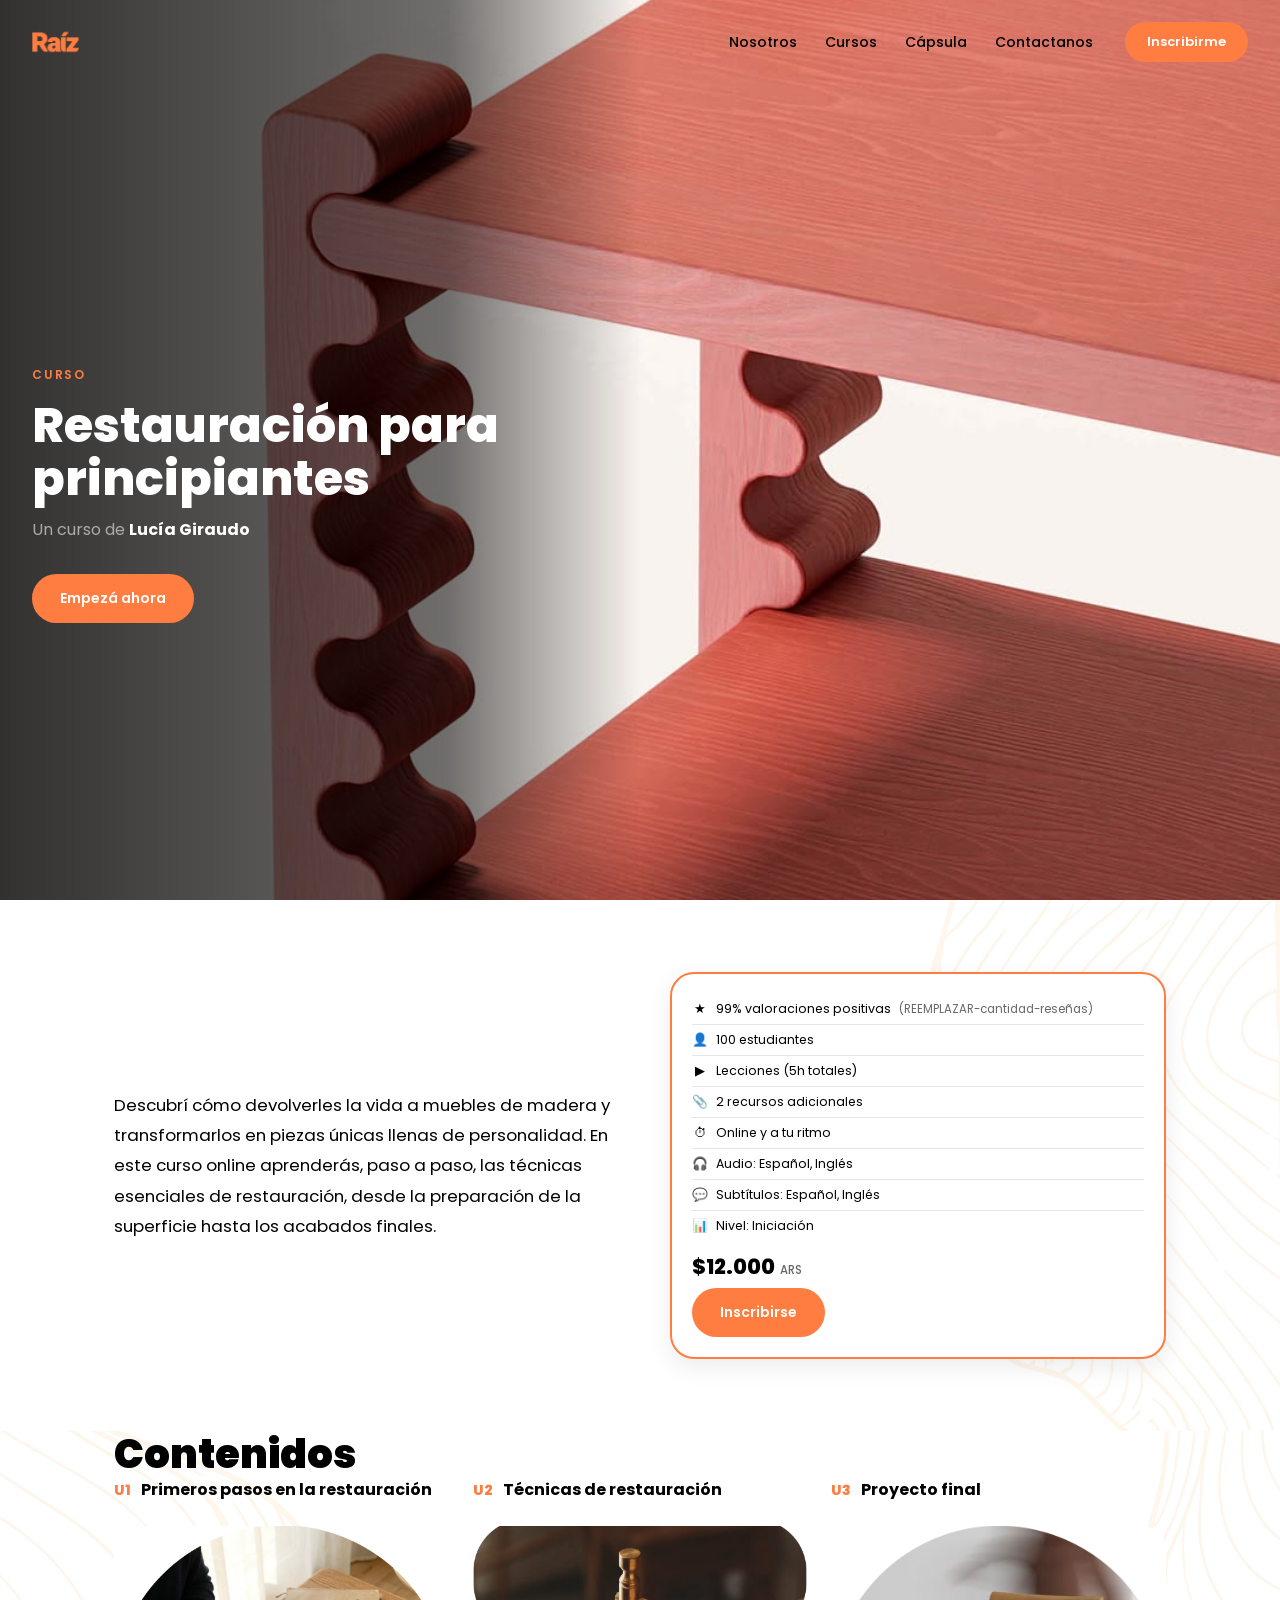
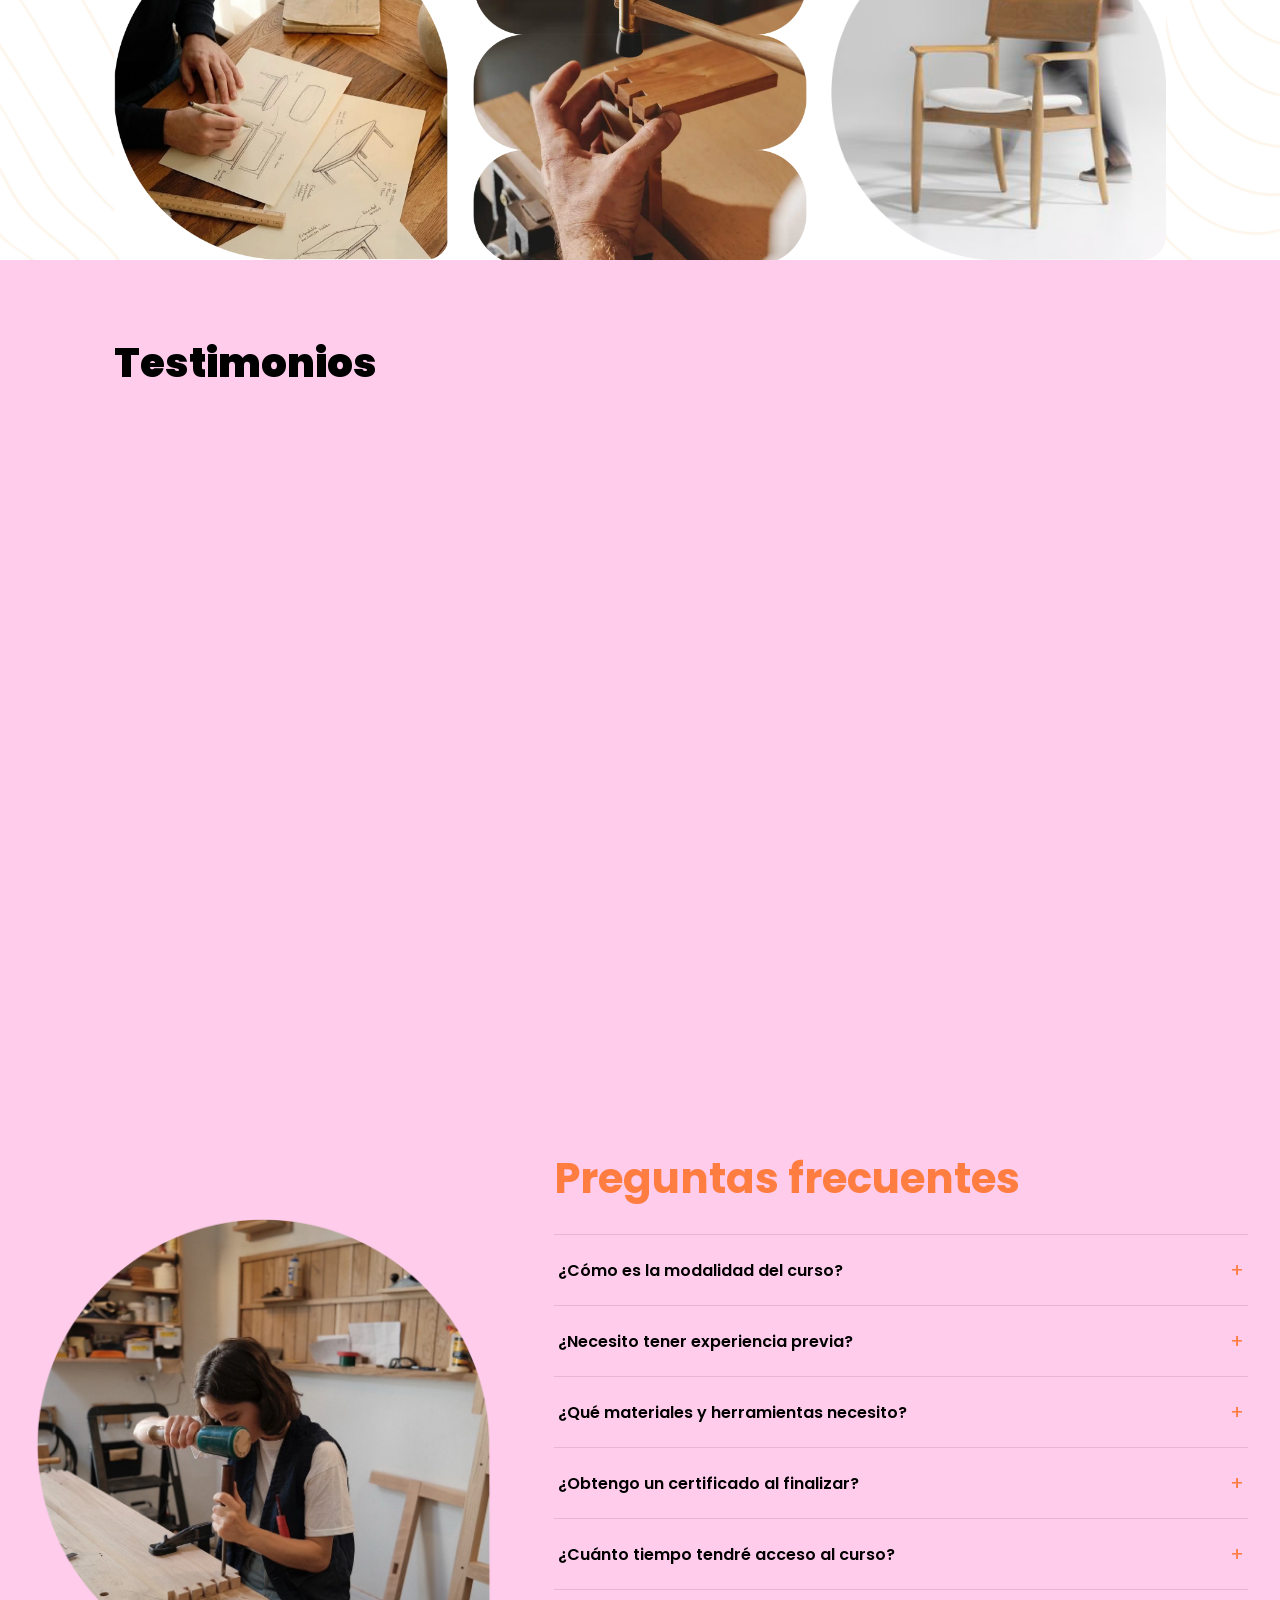
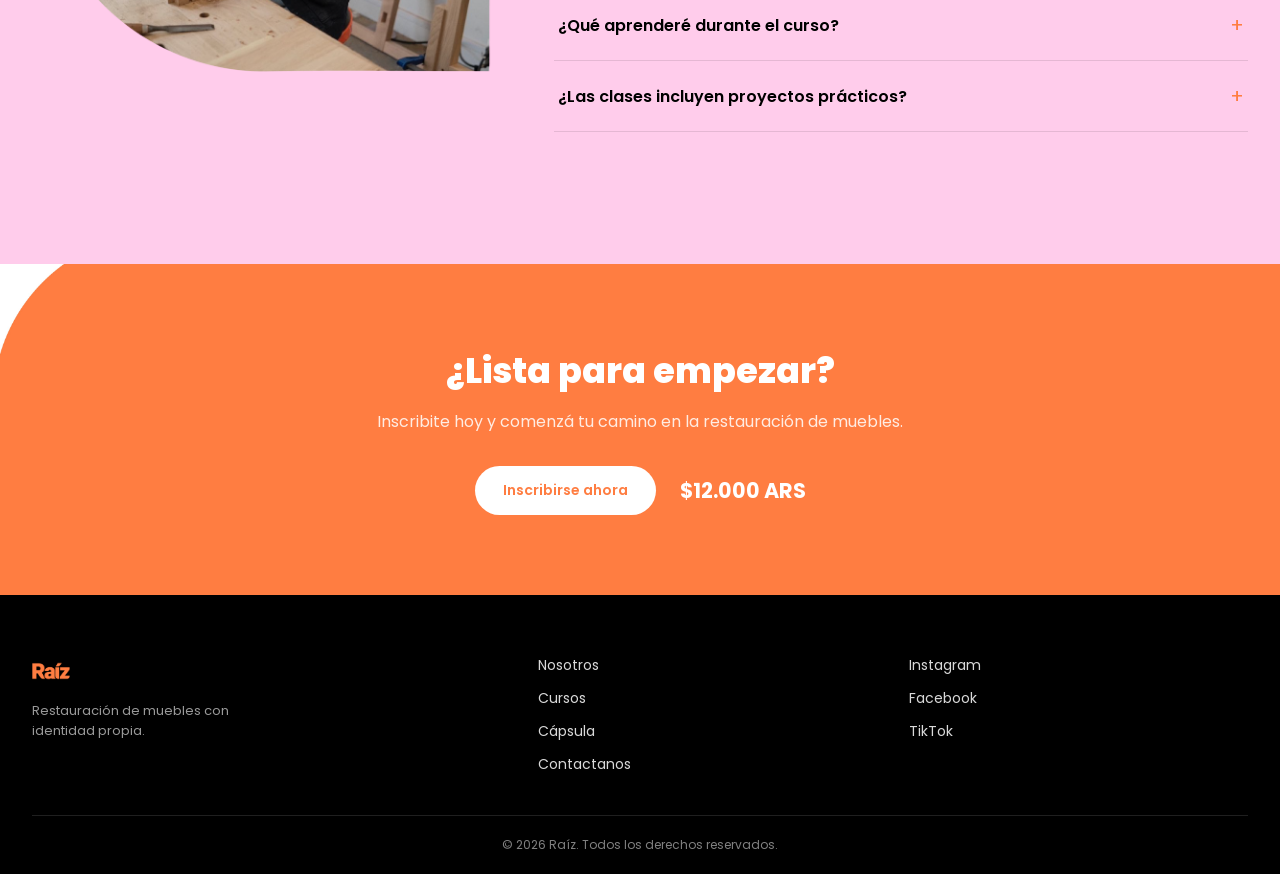
==== commit 62006acf: "v2" ====
--- a/curso-principiantes.html
+++ b/curso-principiantes.html
@@ -66,7 +66,7 @@
   </section>
 
  <!-- ========== DESCRIPCIÓN ========== -->
-<section class="curso-desc" style="--bg-desktop: url('assets/fondos/nuev-62.jpg'); --bg-mobile: url('assets/fondos/');">
+<section class="curso-desc" style="--bg-desktop: url('assets/nuev-62.jpg'); --bg-mobile: url('assets/fondos/nuev-66.jpg');">
   <div class="curso-desc__inner">
     <div class="curso-desc__texto">
       <p>Descubrí cómo devolverles la vida a muebles de madera y transformarlos en piezas únicas llenas de personalidad. En este curso online aprenderás, paso a paso, las técnicas esenciales de restauración, desde la preparación de la superficie hasta los acabados finales.</p>
@@ -374,43 +374,34 @@
   </div>
 </section>
 
-  <!-- FOOTER -->
-  <footer class="curso-footer" style="--bg-desktop: url('assets/fondos/nuev-68.jpg'); --bg-mobile: url('assets/fondos/nuev-73.jpg');">
-    <div class="container curso-footer__grid">
-      <div class="curso-footer__brand">
-        <p class="curso-footer__logo">Raíz</p>
-        <p>Suscribite a nuestro newsletter</p>
-        <div class="curso-footer__newsletter">
-          <input type="email" placeholder="Tu email" />
-          <button class="btn btn--primary btn--sm">→</button>
-        </div>
-        
-      </div>
-      <div class="curso-footer__col">
-        <h5>Redes</h5>
-        <a href="#">Instagram</a>
-        <a href="#">Facebook</a>
-      </div>
-      <div class="curso-footer__col">
-        <h5>Info</h5>
-        <a href="#">Nosotros</a>
-        <a href="#">Cursos</a>
-        <a href="#">Preguntas</a>
-        <a href="#">Contacto</a>
-      </div>
-      <div class="curso-footer__col">
-        <h5>Nosotros</h5>
-        <a href="#">Nosotros</a>
-        <a href="#">Cursos</a>
-        <a href="#">Preguntas</a>
-        <a href="#">Contacto</a>
-      </div>
-    </div>
-    <div class="curso-footer__bottom container">
-      <p>Copyright 2024 © Raíz. Todos los derechos reservados.</p>
-      <p>Plataforma diseñada por Ayelen Bustos Tashima | Políticas de Privacidad</p>
-    </div>
-  </footer>
+ <!-- ============ FOOTER ============ -->
+<footer class="footer">
+  <div class="footer__inner">
+
+    <div class="footer__brand">
+      <img src="assets/logo-23.png" alt="Raíz" class="footer__logo-img">
+      <p class="footer__tagline">Restauración de muebles con identidad propia.</p>
+    </div>
+
+    <nav class="footer__nav">
+      <a href="index.html#nosotros" class="footer__link">Nosotros</a>
+      <a href="index.html#cursos" class="footer__link">Cursos</a>
+      <a href="index.html#capsula" class="footer__link">Cápsula</a>
+      <a href="index.html#contacto" class="footer__link">Contactanos</a>
+    </nav>
+
+    <div class="footer__social">
+      <a href="#" aria-label="Instagram" class="footer__social-link">Instagram</a>
+      <a href="#" aria-label="Facebook" class="footer__social-link">Facebook</a>
+      <a href="#" aria-label="TikTok" class="footer__social-link">TikTok</a>
+    </div>
+
+  </div>
+
+  <div class="footer__bottom">
+    <p>© 2026 Raíz. Todos los derechos reservados.</p>
+  </div>
+</footer>
 
 
   <script src="script.js"></script>
--- a/styles-v2.css
+++ b/styles-v2.css
@@ -460,9 +460,7 @@
    ========================================================================== */
 .stats {
   position: relative;
-  background-image:
-    linear-gradient(0deg, rgba(255, 125, 65, 0.82), rgba(255, 125, 65, 0.82)),
-    var(--bg-desktop);
+  background-image: var(--bg-desktop);
   background-size: cover;
   background-position: center;
   background-repeat: no-repeat;
@@ -471,9 +469,7 @@
 
 @media (max-width: 768px) {
   .stats {
-    background-image:
-      linear-gradient(0deg, rgba(255, 125, 65, 0.82), rgba(255, 125, 65, 0.82)),
-      var(--bg-mobile);
+    background-image: var(--bg-mobile);
   }
 }
 
@@ -636,18 +632,17 @@
   background-size: cover;
   background-position: center;
   background-repeat: no-repeat;
-  /* sin max-width acá */
+}
+
+@media (max-width: 768px) {
+  .acompanado {
+    background-image: var(--bg-mobile);
+  }
 }
 
 .acompanado__inner {
   max-width: 1280px;
   margin: 0 auto;
-}
-
-@media (max-width: 768px) {
-  .acompanado {
-    background-image: var(--bg-mobile);
-  }
 }
 
 .acompanado__title {
@@ -664,10 +659,9 @@
   margin-bottom: 40px;
 }
 
+/* --- Video banner: ancho completo, panorámico, sin recortar --- */
 .acompanado__video-wrap {
   width: 100%;
-  max-width: 600px;
-  margin: 0 auto;
   background: var(--negro);
   border-radius: var(--radius);
   overflow: hidden;
@@ -676,8 +670,8 @@
 .acompanado__video {
   display: block;
   width: 100%;
-  aspect-ratio: 16 / 9;
-  /* object-fit: contain para que el video horizontal se vea completo, sin recortes */
+  aspect-ratio: 21 / 9;
+  /* object-fit: contain para que el video se vea completo, sin recortes */
   object-fit: contain;
   background: var(--negro);
 }
--- a/curso-principiantes.css
+++ b/curso-principiantes.css
@@ -633,99 +633,56 @@
   color: var(--blanco);
 }
 
-/* ============================================================
+/* ==========================================================================
    FOOTER
-   ============================================================ */
-.curso-footer {
-  background-image: var(--bg-desktop);
-  background-size: cover;
-  background-position: top center;
-  background-repeat: no-repeat;
-  color: var(--blanco);
-  padding: 60px 0 0;
-}
-
-.curso-footer__grid {
+   ========================================================================== */
+.footer {
+  background: var(--negro);
+  padding: 60px 32px 0;
+}
+
+.footer__inner {
+  max-width: 1280px;
+  margin: 0 auto;
   display: grid;
-  grid-template-columns: 2fr 1fr 1fr 1fr;
-  gap: 48px;
-  padding-bottom: 48px;
-  border-bottom: 1px solid rgba(255,255,255,.12);
-}
-
-.curso-footer__logo {
-  font-size: 22px;
-  font-weight: 900;
+  grid-template-columns: 1.4fr 1fr 1fr;
+  gap: 32px;
+  padding-bottom: 40px;
+  border-bottom: 1px solid rgba(255, 255, 255, 0.12);
+}
+
+.footer__logo-img {
+  height: 32px;
+  width: auto;
+  margin-bottom: 14px;
+  /* Si el logo es oscuro, aplicar filter: invert(1) o brightness(0) invert(1) aquí */
+}
+
+.footer__tagline {
+  font-size: 13px;
+  color: rgba(255, 255, 255, 0.6);
+  max-width: 260px;
+}
+
+.footer__nav {
+  display: flex;
+  flex-direction: column;
+  gap: 12px;
+}
+
+.footer__link {
+  font-size: 14px;
+  color: rgba(255, 255, 255, 0.85);
+}
+
+.footer__link:hover {
   color: var(--naranja);
-  font-style: italic;
-  margin-bottom: 8px;
-}
-
-.curso-footer__brand p {
-  font-size: 13px;
-  /* 🛑 MODIFICADO: Eliminamos opacity: .7 para que el texto sea blanco pleno */
-  margin-bottom: 12px;
-}
-
-.curso-footer__newsletter {
-  display: flex;
-  gap: 8px;
-  margin-bottom: 16px;
-}
-
-.curso-footer__newsletter input {
-  flex: 1;
-  padding: 10px 14px;
-  border-radius: 50px;
-  border: none;
-  font-size: 13px;
-  background: rgba(255,255,255,.1);
-  color: var(--blanco);
-  outline: none;
-}
-.curso-footer__newsletter input::placeholder { color: rgba(255,255,255,.5); }
-
-.curso-footer__social {
-  display: flex;
+}
+
+.footer__social {
+  display: flex;
+  flex-direction: column;
   gap: 12px;
-  font-size: 18px;
-}
-.curso-footer__social a { opacity: .6; transition: opacity .2s; }
-.curso-footer__social a:hover { opacity: 1; }
-
-.curso-footer__col { display: flex; flex-direction: column; gap: 10px; }
-
-/* Títulos de las columnas (REDES, INFO, NOSOTROS) */
-.curso-footer__col h5 {
-  font-size: 13px;
-  font-weight: 700;
-  letter-spacing: .06em;
-  text-transform: uppercase;
-  color: var(--blanco); /* 👈 AGREGADO: Asegura el blanco */
-  /* 🛑 MODIFICADO: Eliminamos opacity: .5 */
-  margin-bottom: 4px;
-}
-
-/* Enlaces de las columnas (Instagram, Nosotros, Cursos, etc.) */
-.curso-footer__col a {
-  font-size: 14px;
-  color: var(--blanco); /* 👈 AGREGADO: Forzamos el color blanco puro */
-  /* 🛑 MODIFICADO: Eliminamos opacity: .75 */
-  transition: opacity .2s;
-}
-.curso-footer__col a:hover { opacity: 0.8; } /* Un pequeño cambio al pasar el mouse */
-
-/* Texto de copyright inferior */
-.curso-footer__bottom {
-  padding: 20px 24px;
-  display: flex;
-  justify-content: space-between;
-  flex-wrap: wrap;
-  gap: 8px;
-  font-size: 12px;
-  color: var(--blanco); /* 👈 AGREGADO: Asegura el blanco */
-  /* 🛑 MODIFICADO: Eliminamos opacity: .45 */
-}
 
 @media (max-width: 768px) {
   .curso-hero__inner {
